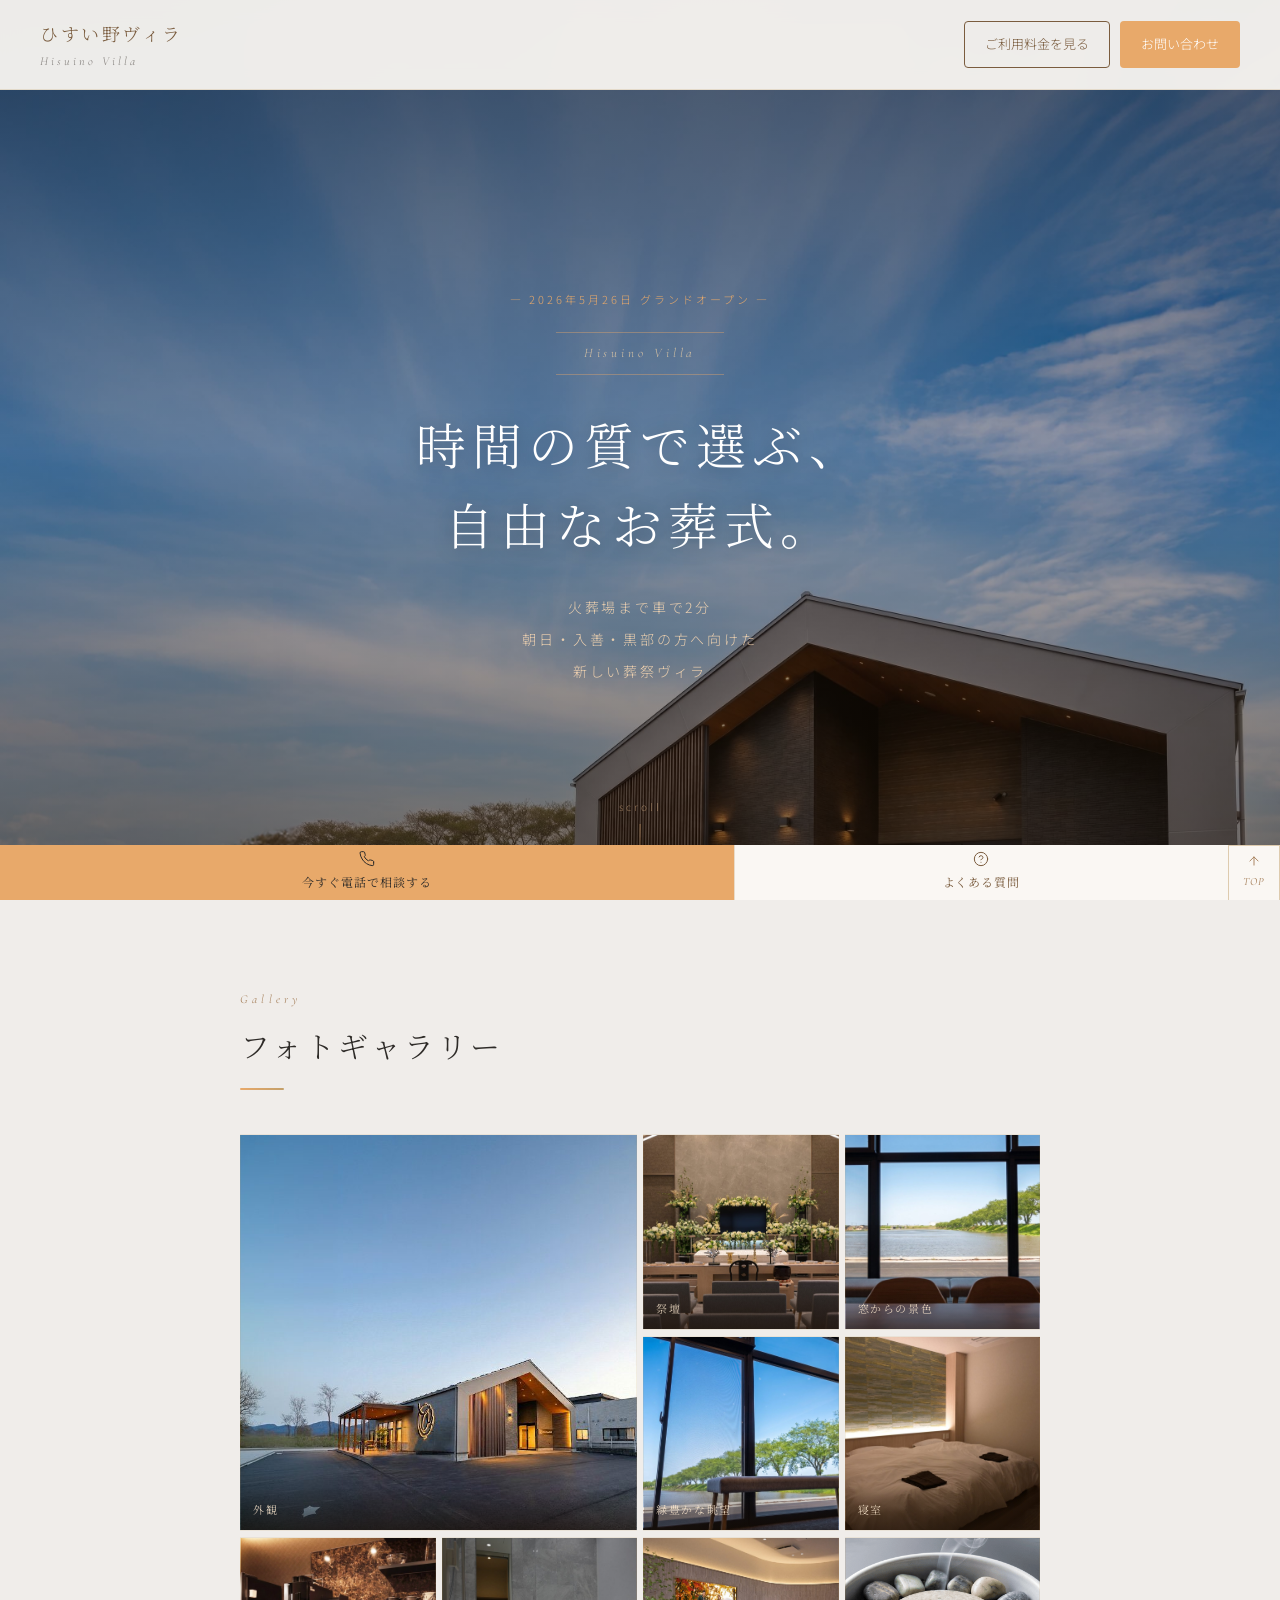
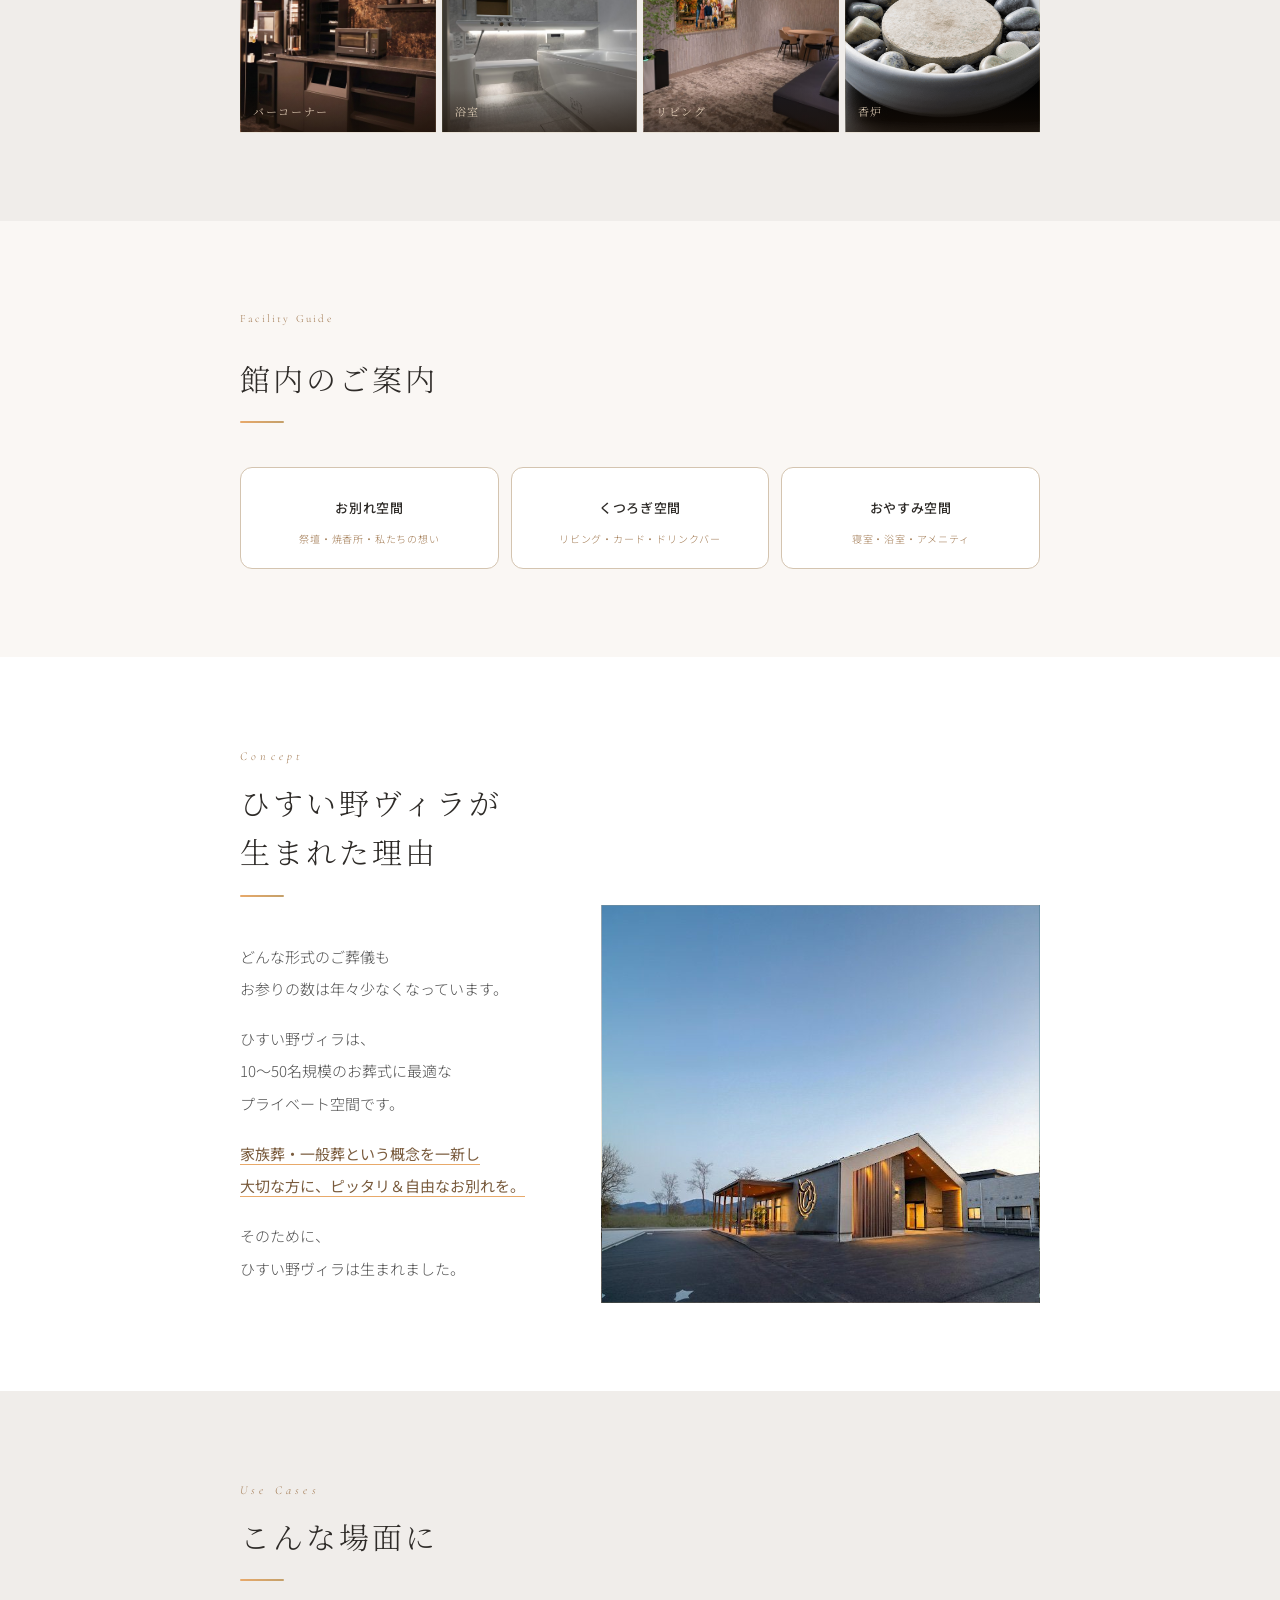
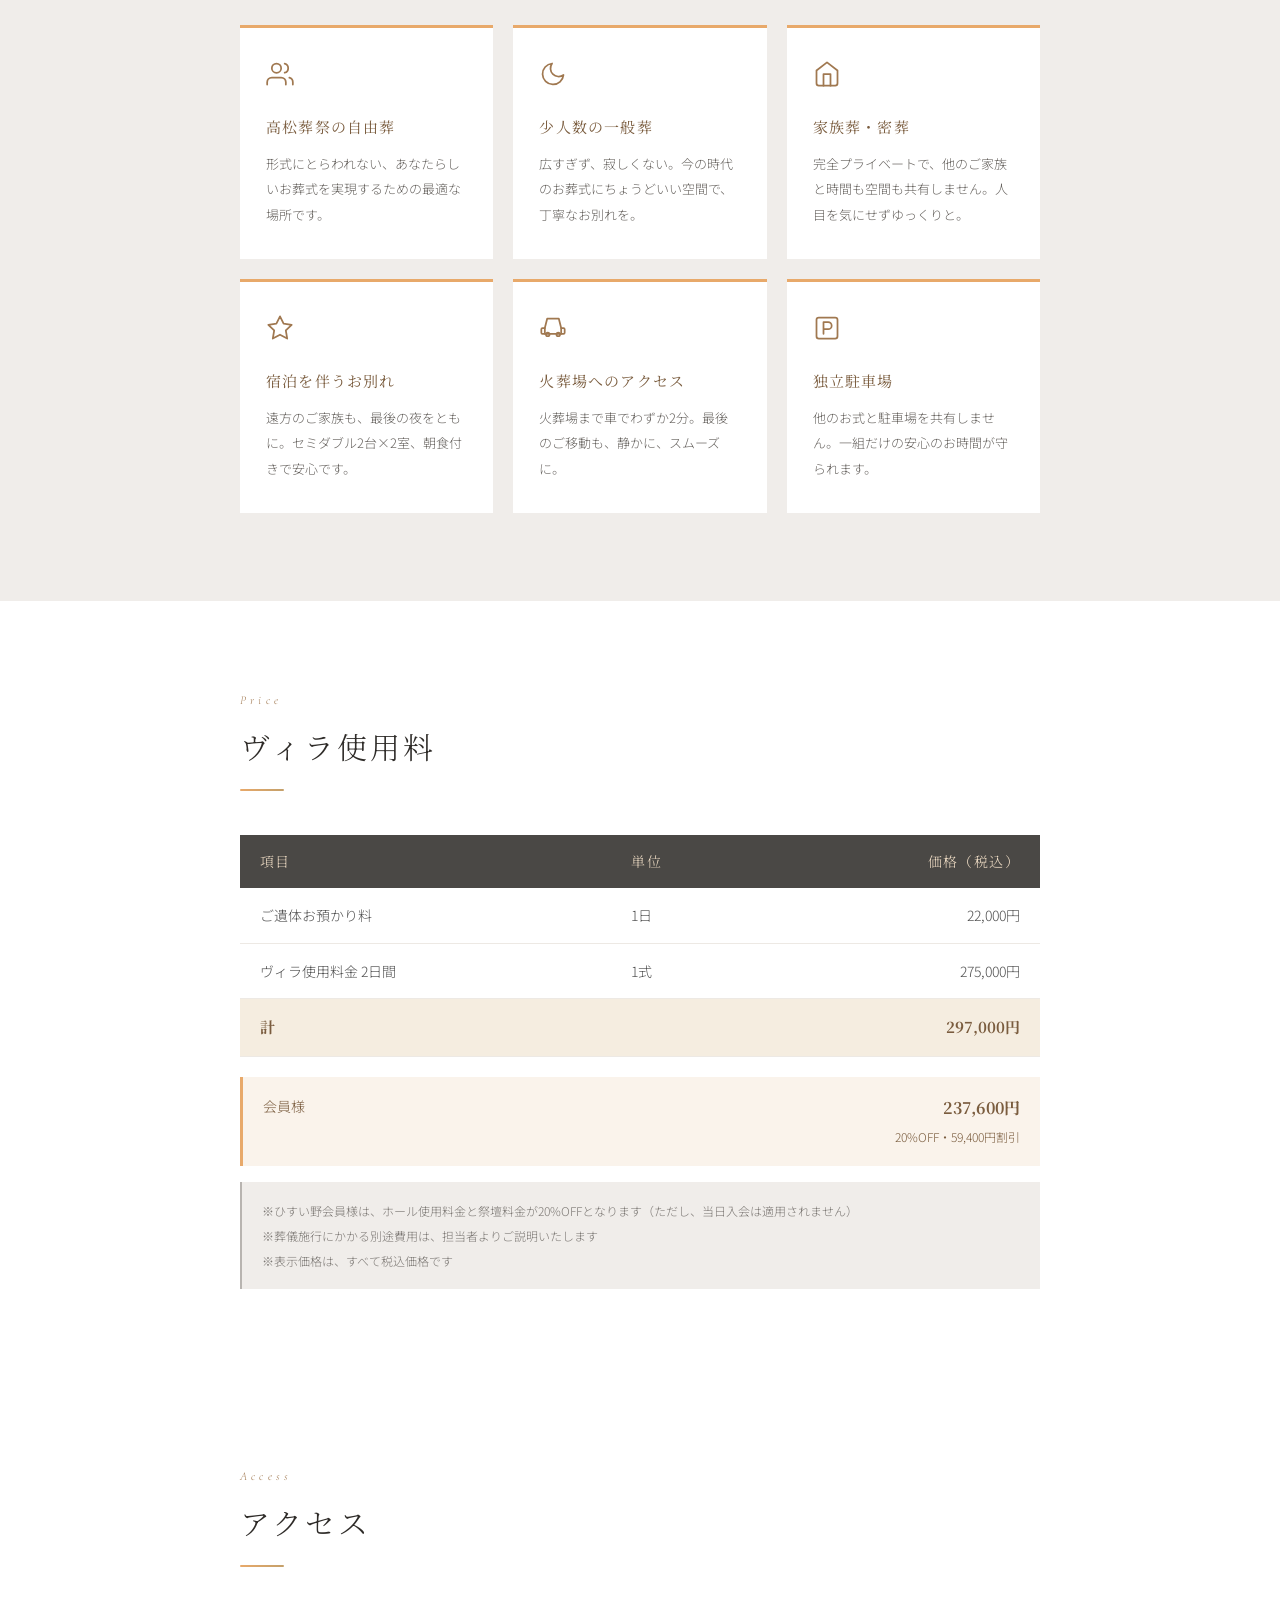
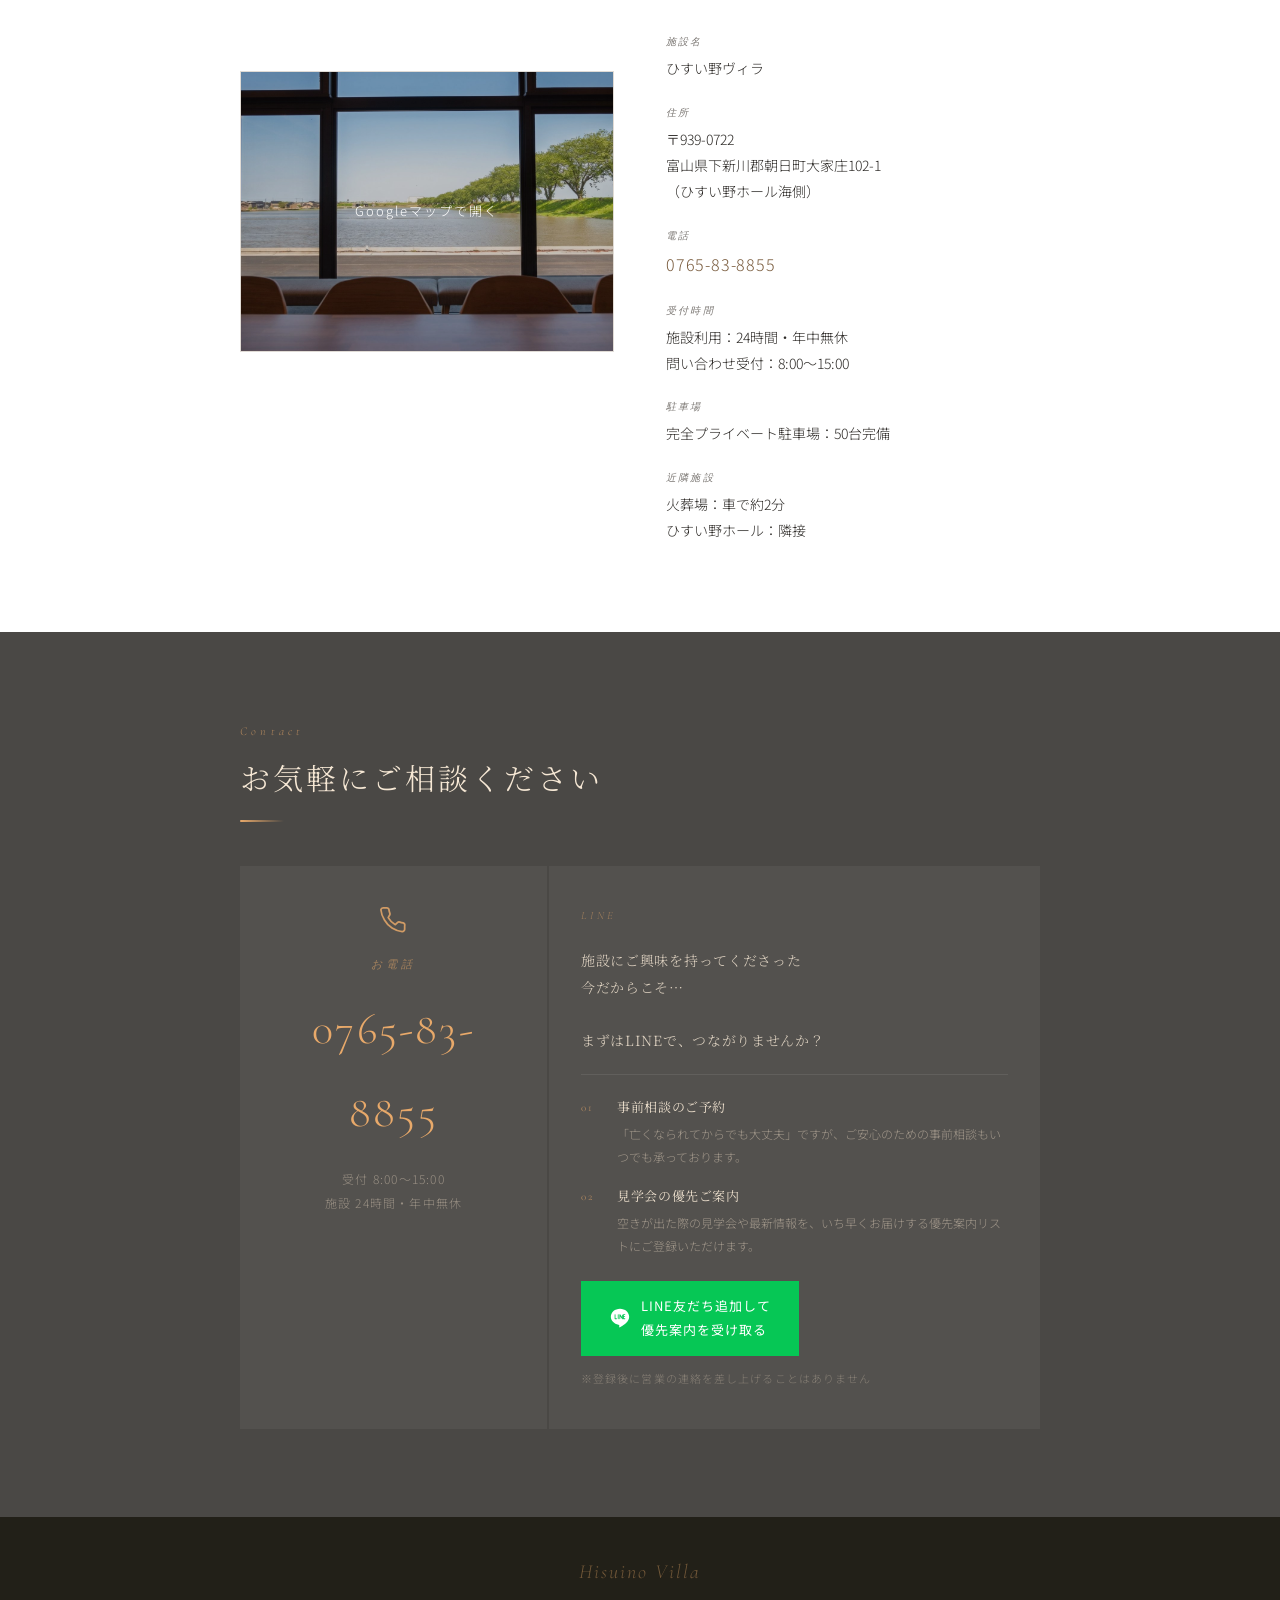
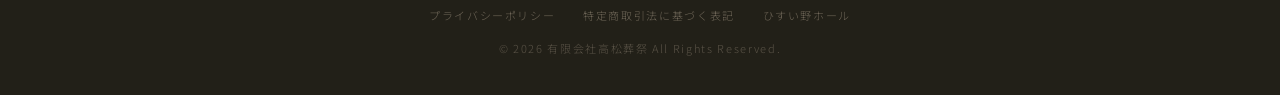
==== index.html @ cc091c00 "Update index.html" ====
<!DOCTYPE html>
<html lang="ja">
<head>

<!-- パフォーマンス最適化 -->
<link rel="preconnect" href="https://fonts.googleapis.com">
<link rel="preconnect" href="https://fonts.gstatic.com" crossorigin>

<!-- SEO -->
<meta name="description" content="ひすい野ヴィラは富山県朝日町の完全プライベート葬祭施設。火葬場まで車2分、宿泊可能。家族葬・自由葬・少人数葬に最適なプライベート空間です。">
<link rel="canonical" href="https://hisuino.jp/villa/">

<!-- SNSシェア用OGP -->
<meta property="og:type" content="website">
<meta property="og:title" content="ひすい野ヴィラ | 時間の質で選ぶ、自由なお葬式。">
<meta property="og:description" content="富山県朝日町の完全プライベート葬祭空間。火葬場まで車2分、宿泊可能。">
<meta property="og:url" content="https://hisuino.jp/villa/">
<meta property="og:image" content="https://hisuino.jp/villa/ogp.jpg">
<meta property="og:site_name" content="ひすい野ヴィラ">
<meta name="twitter:card" content="summary_large_image">
<meta charset="UTF-8">
<meta name="viewport" content="width=device-width, initial-scale=1.0">
<title>ひすい野ヴィラ | 時間の質で選ぶ、自由なお葬式。</title>
<link href="https://fonts.googleapis.com/css2?family=Noto+Serif+JP:wght@300;400;600&family=Noto+Sans+JP:wght@300;400&family=Cormorant+Garamond:ital,wght@0,300;0,400;1,300&display=swap" rel="stylesheet">

<style>
  :root {
    --wood-dark:   #7a5c3e;
    --wood-mid:    #a07850;
    --wood-light:  #c4a06a;
    --orange-warm: #e8a96a;
    --orange-pale: #f5e6d3;
    --orange-faint:#faf3eb;
    --gray-dark:   #4a4845;
    --gray-mid:    #7c7874;
    --gray-light:  #b8b4b0;
    --gray-faint:  #f0edea;
    --cream:       #faf7f3;
    --white:       #ffffff;
    --charcoal:    #2e2b28;
  }
  *{ margin:0; padding:0; box-sizing:border-box; }
  body{ font-family:'Noto Sans JP',sans-serif; background:var(--cream); color:var(--charcoal); font-weight:300; line-height:1.9; }

  /* HEADER */
  header{ position:fixed; top:0; left:0; right:0; z-index:100; display:flex; justify-content:space-between; align-items:center; padding:16px 40px; background:rgba(250,247,243,0.94); backdrop-filter:blur(10px); border-bottom:1px solid rgba(196,160,106,0.25); }
  .header-logo{ font-family:'Noto Serif JP',serif; font-size:18px; letter-spacing:0.14em; color:var(--wood-dark); }
  .header-logo span{ display:block; font-size:12px; letter-spacing:0.25em; color:var(--gray-mid); font-family:'Cormorant Garamond',serif; font-style:italic; }
  /* ヘッダーボタン */
.header-buttons{display:flex;align-items:center;gap:10px;}

.btn-header-outline{
  display:inline-block; padding:10px 20px; font-size:13px;
  color:var(--wood-dark); background:transparent;
  border:1.5px solid var(--wood-dark); border-radius:4px;
  text-decoration:none; white-space:nowrap; transition:background 0.25s;
}
.btn-header-outline:hover{background:var(--orange-faint);}

.btn-header-primary{
  display:inline-block; padding:10px 20px; font-size:13px;
  color:var(--white); background:var(--orange-warm);
  border:1.5px solid transparent; border-radius:4px;
  text-decoration:none; white-space:nowrap; transition:background 0.25s;
}
.btn-header-primary:hover{background:var(--wood-mid);}

.btn-full{display:inline;}
.btn-short{display:none;}

@media(max-width:480px){
  .btn-full{display:none;}
  .btn-short{display:inline;}
  .btn-header-outline,.btn-header-primary{padding:8px 14px;font-size:11px;}
}

  /* FV */
  .fv{ height:100vh; min-height:620px; position:relative; display:flex; align-items:center; justify-content:center; overflow:hidden; }
  .fv-bg{ position:absolute; inset:0; background:url('image/blue-sky-hisuino-villa-exterior.jpg') center/cover no-repeat; }
  .fv-overlay{ position:absolute; inset:0; background:linear-gradient(to bottom,rgba(25,15,5,0.55) 0%,rgba(25,15,5,0.3) 50%,rgba(25,15,5,0.6) 100%); }
  .fv-content{ position:relative; text-align:center; color:var(--white); padding:0 24px; animation:fadeUp 1.2s ease both; margin-top:120px;}
  @keyframes fadeUp{ from{opacity:0;transform:translateY(28px)} to{opacity:1;transform:translateY(0)} }
  .fv-grand-open{ font-size:11px; letter-spacing:0.28em; color:var(--orange-warm); margin-bottom:22px; }
  .fv-label{ display:inline-block; font-family:'Cormorant Garamond',serif; font-style:italic; font-size:13px; letter-spacing:0.3em; color:rgba(255,220,170,0.75); margin-bottom:28px; border-top:1px solid rgba(232,169,106,0.4); border-bottom:1px solid rgba(232,169,106,0.4); padding:8px 28px; }
  .fv-title{ font-family:'Noto Serif JP',serif; font-size:clamp(28px,5vw,50px); font-weight:300; line-height:1.6; letter-spacing:0.12em; margin-bottom:28px; text-shadow:0 2px 20px rgba(0,0,0,0.3); }
  .fv-sub{ font-size:14px; letter-spacing:0.2em; color:rgba(255,220,180,0.85); line-height:2.3; margin-bottom:44px; }
  .fv-buttons{ display:flex; gap:16px; justify-content:center; flex-wrap:wrap; }
  .btn-primary{ background:var(--orange-warm); color:var(--charcoal); padding:14px 38px; font-size:13px; letter-spacing:0.15em; border:none; cursor:pointer; text-decoration:none; font-family:'Noto Sans JP',sans-serif; font-weight:400; transition:background 0.3s,transform 0.2s; display:inline-block; }
  .btn-primary:hover{ background:#f0b87a; transform:translateY(-1px); }
  .btn-outline{ background:transparent; color:var(--white); padding:14px 38px; font-size:13px; letter-spacing:0.15em; border:1px solid rgba(232,169,106,0.6); cursor:pointer; text-decoration:none; font-family:'Noto Sans JP',sans-serif; transition:all 0.3s; display:inline-block; }
  .btn-outline:hover{ background:rgba(232,169,106,0.15); border-color:var(--orange-warm); }
  .fv-scroll{ position:absolute; bottom:32px; left:50%; transform:translateX(-50%); color:rgba(255,210,160,0.5); font-size:10px; letter-spacing:0.28em; text-align:center; animation:scrollB 2.2s ease-in-out infinite; }
  .fv-scroll::after{ content:''; display:block; width:1px; height:44px; background:linear-gradient(to bottom,rgba(232,169,106,0.5),transparent); margin:8px auto 0; }
  @keyframes scrollB{ 0%,100%{transform:translateX(-50%) translateY(0)} 50%{transform:translateX(-50%) translateY(7px)} }

  /* SECTIONS */
  section{ padding:88px 24px; }
  .section-inner{ max-width:800px; margin:0 auto; }
  .section-label{ font-family:'Cormorant Garamond',serif; font-style:italic; font-size:12px; letter-spacing:0.35em; color:var(--wood-mid); margin-bottom:10px; display:block; }
  .section-title{ font-family:'Noto Serif JP',serif; font-size:clamp(20px,3.5vw,30px); font-weight:300; letter-spacing:0.1em; line-height:1.65; margin-bottom:8px; color:var(--charcoal); }
  .divider{ width:44px; height:2px; background:linear-gradient(to right,var(--orange-warm),var(--wood-light)); margin:18px 0 44px; border-radius:1px; }

  /* CONCEPT */
  .concept{ background:var(--white); }
  .concept-grid{ display:grid; grid-template-columns:1fr 1.4fr; gap:48px; align-items:center; }
  @media(max-width:700px){ 
  .concept-grid{ grid-template-columns:1fr; gap:36px; }
  .concept-text{ text-align:center; }
  .concept-text .divider{ margin:18px auto 44px; }
  .concept-img{ margin-top:0 !important; }
  .scenes .section-title,
  .scenes .section-label,
  .scenes .divider{ text-align:center; margin-left:auto; margin-right:auto; }
  .scenes .section-title{ color:var(--charcoal); font-size:clamp(24px,4vw,36px); }
  .price .section-title,
  .price .section-label,
  .price .divider{ text-align:center; margin-left:auto; margin-right:auto; } 
}
  .concept-text p{ font-size:15px; line-height:2.15; color:#505050; margin-bottom:18px; }
  .concept-text strong{ color:var(--wood-dark); font-weight:400; border-bottom:1px solid var(--orange-warm); }
  .concept-img{ align-self:stretch; min-height:380px;max-height:460px; margin-top:160px; background:url('[data-uri]') center/cover; border:1px solid rgba(196,160,106,0.2); }

  /* SCENES */
  .scenes{ background:var(--gray-faint); }
  .scenes-grid{ display:grid; grid-template-columns:repeat(3,1fr); gap:20px; }
  @media(max-width:700px){ .scenes-grid{ grid-template-columns:1fr; } }
  .scene-card{ background:var(--white); padding:32px 26px; border-top:3px solid var(--orange-warm); transition:transform 0.25s,box-shadow 0.25s; }
  .scene-card:hover{ transform:translateY(-4px); box-shadow:0 8px 32px rgba(122,92,62,0.1);  background:#f5ede4 !important; border-top-color:var(--orange-warm) !important; }
  .scene-icon{ margin-bottom:16px; color:var(--wood-mid); display:block; }
  .scene-card h3{ font-family:'Noto Serif JP',serif; font-size:15px; font-weight:400; letter-spacing:0.08em; margin-bottom:10px; color:var(--wood-dark); }
  .scene-card p{ font-size:13px; color:#686460; line-height:1.95; }

  /* FEATURES */
  .features{ background-color:#5a3e28; background-image:radial-gradient(ellipse at 70% 20%,rgba(232,169,106,0.25) 0%,transparent 55%),linear-gradient(150deg,#6b4a2e 0%,#4a3020 100%); }
  .features .section-label{ color:rgba(232,169,106,0.7); }
  .features .section-title{ color:rgba(255,240,220,0.95); }
  .features .divider{ background:linear-gradient(to right,var(--orange-warm),rgba(255,210,150,0.3)); }
  .features-grid{ display:grid; grid-template-columns:repeat(3,1fr); gap:3px; }
  @media(max-width:700px){ .features-grid{ grid-template-columns:repeat(2,1fr); } }
  .feature-item{ background:rgba(255,240,220,0.07); padding:30px 24px; text-align:center; color:rgba(255,235,210,0.9); transition:background 0.3s; }
  .feature-item:hover{ background:rgba(232,169,106,0.18); }
  .feature-icon{ margin-bottom:14px; display:flex; justify-content:center; opacity:0.85; }
  .feature-item h3{ font-family:'Noto Serif JP',serif; font-size:13px; font-weight:300; letter-spacing:0.12em; line-height:1.7; }

  /* PRICE */
  .price{ background:var(--white); }
  .price-table{ width:100%; border-collapse:collapse; font-size:14px; margin-bottom:20px; }
  .price-table th{ padding:13px 20px; text-align:left; font-weight:300; letter-spacing:0.1em; font-family:'Noto Serif JP',serif; background:var(--gray-dark); color:rgba(255,235,210,0.9); }
  .price-table td{ padding:14px 20px; border-bottom:1px solid #ede9e4; color:#505050; }
  .price-table tr:hover td{ background:var(--orange-faint); }
  .price-table .total td{ background:#f5ede0; font-family:'Noto Serif JP',serif; font-size:15px; color:var(--wood-dark); }
  .price-table .amount{ text-align:right; }
  .member-price{ background:var(--orange-faint); border-left:3px solid var(--orange-warm); padding:16px 20px; font-size:14px; color:var(--wood-dark); margin-bottom:16px; display:flex; justify-content:space-between; align-items:flex-start; }
  .member-price strong{ font-size:16px; font-family:'Noto Serif JP',serif; }
  .price-note{ font-size:12px; color:var(--gray-mid); line-height:2.1; background:var(--gray-faint); padding:16px 20px; border-left:2px solid var(--gray-light); }

  /* GALLERY */
  .gallery{ background:var(--gray-faint); }
  .gallery-grid{ display:grid; grid-template-columns:repeat(4,1fr); gap:6px; }
  @media(max-width:700px){ .gallery-grid{ grid-template-columns:repeat(2,1fr); } }
  .gallery-item{ aspect-ratio:1; background:center/cover no-repeat; position:relative; overflow:hidden; cursor:pointer; border:1px solid rgba(196,160,106,0.15); transition:opacity 0.3s; }
  .gallery-item:first-child{ grid-column:span 2; grid-row:span 2; aspect-ratio:auto; }
  .gallery-item:hover{ opacity:0.85; }
  .gallery-label{ position:absolute; bottom:0; left:0; right:0; background:linear-gradient(transparent,rgba(30,18,8,0.6)); padding:12px 12px 10px; color:rgba(255,235,210,0.9); font-size:11px; letter-spacing:0.15em; font-family:'Noto Serif JP',serif; }

  /* ACCESS */
  .access{ background:var(--white); }
  .access-grid{ display:grid; grid-template-columns:1fr 1fr; gap:52px; align-items:start; }
  @media(max-width:700px){ .access-grid{ grid-template-columns:1fr; } }
  .map-placeholder{ background:url('[data-uri]') center/cover; aspect-ratio:4/3; border:1px solid #e0dbd5; }
  .access-info dt{ font-size:10px; letter-spacing:0.22em; color:var(--gray-mid); margin-top:22px; margin-bottom:4px; font-family:'Cormorant Garamond',serif; font-style:italic; text-transform:uppercase; display:flex; align-items:center; gap:6px; }
  .access-info dt svg{ flex-shrink:0; }
  .access-info dd{ font-size:14px; color:var(--charcoal); line-height:1.85; }
  .tag-hall{ display:inline-block; background:var(--orange-warm); color:var(--charcoal); font-size:10px; padding:2px 12px; letter-spacing:0.1em; margin-top:8px; font-weight:400; }

  /* CONTACT */
  .contact{ background:var(--gray-dark); }
  .contact .section-label{ color:rgba(232,169,106,0.65); }
  .contact .section-title{ color:rgba(255,240,220,0.95); }
  .contact .divider{ background:linear-gradient(to right,var(--orange-warm),transparent); }

  .contact-tel-block{ background:rgba(232,169,106,0.12); border:1px solid rgba(232,169,106,0.25); padding:36px; text-align:center; margin-bottom:32px; }
  .contact-tel-block a{ font-family:'Cormorant Garamond',serif; font-size:clamp(36px,8vw,58px); color:var(--orange-warm); text-decoration:none; letter-spacing:0.06em; display:block; margin-bottom:8px; transition:color 0.2s; }
  .contact-tel-block a:hover{ color:#f0c88a; }
  .tel-label{ display:flex; align-items:center; justify-content:center; gap:8px; color:rgba(255,235,210,0.5); font-size:12px; letter-spacing:0.22em; margin-bottom:16px; }
  .contact-tel-block p{ font-size:12px; color:rgba(255,235,210,0.5); letter-spacing:0.22em; }
  .form-placeholder{ background:rgba(255,255,255,0.04); border:1px solid rgba(255,255,255,0.08); padding:48px; text-align:center; color:rgba(255,235,210,0.35); font-size:13px; letter-spacing:0.18em; line-height:2.2; display:flex; flex-direction:column; align-items:center; gap:12px; }

  /* FOOTER */
  footer{ background:#222018; padding:36px 24px; text-align:center; color:rgba(255,235,210,0.25); font-size:11px; letter-spacing:0.15em; }
  footer a{ color:rgba(255,235,210,0.35); text-decoration:none; margin:0 12px; transition:color 0.2s; }
  footer a:hover{ color:var(--orange-warm); }
  .footer-logo{ font-family:'Cormorant Garamond',serif; font-style:italic; font-size:20px; color:rgba(232,169,106,0.4); margin-bottom:14px; letter-spacing:0.1em; }

  /* MOBILE */
  .mobile-cta{ display:none; position:fixed; bottom:0; left:0; right:0; z-index:100; }
  .mobile-cta a{ text-decoration:none; font-size:12px; letter-spacing:0.08em; font-family:'Noto Serif JP',serif; font-weight:400; display:flex; flex-direction:column; align-items:center; justify-content:center; gap:4px; padding:6px 6px; }
  .mobile-cta a:first-child{ background:var(--orange-warm); color:var(--charcoal); flex:3; }
  .mobile-cta a:nth-child(2){ background:#faf7f3; color:#7a5c3e; border-left:0.5px solid rgba(196,160,106,0.3); flex:2; }
  .mobile-cta a:last-child{ background:#faf7f3; color:#a07850; border:0.5px solid rgba(196,160,106,0.5); border-bottom:none; font-family:'Cormorant Garamond',serif; font-style:italic; font-size:11px; flex:none; width:52px; }
  .mobile-cta{ display:flex; }
  
  @media(max-width:700px){
    .mobile-cta{ display:flex; flex-direction:row; }
    header{ padding:14px 20px; }
    section{ padding:60px 20px; }
    .fv-buttons{ flex-direction:column; align-items:center; }
  }

  /* ── CONTACT ── */
  .contact-lead { font-size:14px; color:rgba(255,235,210,0.6); line-height:2; letter-spacing:0.05em; margin-top:10px; }
  .contact-grid { display:grid; grid-template-columns:1fr 1.6fr; gap:2px; }
  @media(max-width:640px){ .contact-grid{ grid-template-columns:1fr; } }
  .contact-card { background:rgba(255,255,255,0.05); padding:40px 32px; display:flex; flex-direction:column; align-items:center; gap:12px; text-align:center; }
  .contact-card--line { align-items:flex-start; text-align:left; gap:20px; }
  .contact-card-icon { color:var(--orange-warm); opacity:0.85; }
  .contact-card-method { font-family:'Cormorant Garamond',serif; font-style:italic; font-size:11px; letter-spacing:0.35em; color:rgba(232,169,106,0.55); text-transform:uppercase; }
  .contact-card-tel { font-family:'Cormorant Garamond',serif; font-size:clamp(30px,5vw,44px); color:var(--orange-warm); text-decoration:none; letter-spacing:0.05em; transition:color 0.2s; }
  .contact-card-tel:hover { color:#f0c88a; }
  .contact-card-note { font-size:12px; color:rgba(255,235,210,0.4); letter-spacing:0.1em; line-height:2; }
  .contact-card-line-lead { font-family:'Noto Serif JP',serif; font-size:14px; font-weight:300; color:rgba(255,240,220,0.8); line-height:1.9; letter-spacing:0.05em; }
  .contact-benefits { display:flex; flex-direction:column; gap:16px; width:100%; border-top:1px solid rgba(255,255,255,0.08); padding-top:20px; }
  .contact-benefit { display:flex; gap:16px; align-items:flex-start; }
  .benefit-num { font-family:'Cormorant Garamond',serif; font-size:11px; letter-spacing:0.2em; color:var(--orange-warm); opacity:0.7; padding-top:3px; flex-shrink:0; width:20px; }
  .contact-benefit strong { display:block; font-family:'Noto Serif JP',serif; font-size:13px; font-weight:400; color:rgba(255,240,220,0.88); margin-bottom:4px; letter-spacing:0.05em; }
  .contact-benefit p { font-size:12px; color:rgba(255,235,210,0.45); line-height:1.85; margin:0; }
  .line-btn { display:inline-flex; align-items:center; gap:10px; background:#06C755; color:#fff; padding:13px 28px; font-size:13px; letter-spacing:0.08em; text-decoration:none; font-weight:400; transition:background 0.3s,transform 0.2s; margin-top:4px; }
  .line-btn:hover { background:#05b34c; transform:translateY(-2px); }
  .line-disclaimer { font-size:11px; color:rgba(255,235,210,0.3); letter-spacing:0.1em; margin-top:-8px; }

  header{ transition:padding 0.3s, box-shadow 0.3s; }
  header.scrolled{ padding:8px 40px !important; box-shadow:0 2px 20px rgba(0,0,0,0.08); }
  header.scrolled .header-logo{ font-size:13px; }
  header.scrolled .btn-header-outline,
  header.scrolled .btn-header-primary{ font-size:12px; padding:8px 16px; }
  @media(max-width:700px){ header.scrolled{ padding:6px 20px !important; } }

  /* ══════════════════════════════════════
     モバイル最適化（iPhone大文字設定対応）
  ══════════════════════════════════════ */
  @media(max-width:768px){

    /* ── ヘッダー ── */
    header{ padding:12px 16px !important; }
    .header-logo{ font-size:11px; }
    .btn-header-outline,.btn-header-primary{ font-size:11px !important; padding:8px 12px; }
    .header-logo span{ font-size:8px; }

    /* ── FV ── */
    .fv-title{ font-size:26px !important; letter-spacing:0.05em; line-height:1.5; }
    .fv-sub{ font-size:13px !important; letter-spacing:0.08em !important; line-height:2; }
    .fv-label{ font-size:12px; letter-spacing:0.15em; padding:6px 16px; }
    .fv-grand-open{ font-size:11px; letter-spacing:0.15em; }
    .btn-primary, .btn-outline{ padding:12px 24px; font-size:12px; }

    /* ── 本文・共通 ── */
    .section-title{ font-size:clamp(18px,5vw,24px) !important; letter-spacing:0.06em; }
    .section-label{ text-align:center; }
    .section-title{ text-align:center; }
    .divider{ margin-left:auto; margin-right:auto; }
    .concept-text p{ font-size:13px; line-height:1.85; text-align:center; }
    .concept-text{ text-align:center; }

    /* ── 料金表だけ除外 ── */
    .price .section-title{ text-align:center !important; }
    .price .section-label{ text-align:center !important; }
    .price .divider{ margin-left:auto !important; margin-right:auto !important; }
    
    /* ─ 料金表 ─ */
    .price-table{ font-size:11px; }
    .price-table th{ padding:10px 8px; }
    .price-table td{ padding:10px 8px; }

    /* ── シーンカード ── */
    .scenes-grid{ grid-template-columns:1fr !important; gap:12px; }
    .scene-card{ padding:24px 20px; }
    .scene-card p{ font-size:12px; line-height:1.8; }

    /* ── 設備グリッド ── */
    .features-grid{ grid-template-columns:repeat(2,1fr) !important; }
    .feature-item{ padding:20px 12px; }
    .feature-item h3{ font-size:12px; }

    /* — 会館使用料 中央揃え — */
    .price .section-title,
    .price .section-label,
    .price .section-title{ text-align:center; }
    .price .section-label{ text-align:center; }
    .price .divider{ text-align:center; margin-left:auto; margin-right:auto; }

    /* ── ギャラリー ── */
    .gallery-grid{ grid-template-columns:repeat(2,1fr) !important; }
    .gallery-item:first-child{
      grid-column: span 2 !important;
      grid-row: span 1 !important;
      aspect-ratio: 16/9 !important;
    }

    /* ── アクセス ── */
    .access-grid{ grid-template-columns:1fr !important; gap:28px; }
    .access-info dd{ font-size:13px; }
    /* — アクセス 中央揃え — */
    .access .section-title,
    .access .section-label,
    .access .divider{ text-align:center; margin-left:auto; margin-right:auto; }
    .access-grid{ text-align:center; }
    

    /* ── コンタクト ── */
    .contact-grid{ grid-template-columns:1fr !important; gap:2px; }
    .contact-card{ padding:28px 20px; }
    .contact-card-tel{ font-size:32px !important; }
    .contact-card-line-lead{ text-align:center !important; width:100%; display:block; }
    .contact-benefit strong{ font-size:12px; }
    .contact-benefit p{ font-size:11px; }
    .line-btn{ font-size:12px; padding:12px 20px; width:100%; justify-content:center; }

    /* ── モバイルCTA ── */
    .mobile-cta a{ font-size:13px; }

    /* ── section padding 縮小 ── */
    section{ padding:52px 16px !important; }
  }
  @media(max-width:700px){
  .gallery-nav-btn{ grid-column:span 3; }
}

.gallery-nav-btn{
  background: #fff;
  border: 0.5px solid #d4c4b0;
  border-radius: 12px;
  transition: transform 0.2s, box-shadow 0.2s, background 0.2s, border-color 0.2s;
}
.gallery-nav-btn:hover{
  transform: translateY(-4px) !important;
  box-shadow: 0 6px 16px rgba(160,120,80,0.15) !important;
  background: #f0e4d4 !important;
  border: 0.5px solid #c4a882 !important;
}
.gallery-nav-btn:active{
  transform: translateY(-1px);
}

  /* ライトボックス */
#lightbox {
  display: none;
  position: fixed;
  inset: 0;
  background: rgba(0,0,0,0.85);
  z-index: 9999;
  justify-content: center;
  align-items: center;
  cursor: pointer;
}
#lightbox.active {
  display: flex;
}
#lightbox-img {
  max-width: 90vw;
  max-height: 90vh;
  object-fit: contain;
  border-radius: 4px;
}
#lightbox-close {
  position: absolute;
  top: 20px;
  right: 28px;
  font-size: 28px;
  color: #fff;
  background: none;
  border: none;
  cursor: pointer;
}
</style>
<link rel="stylesheet" href="https://cdn.jsdelivr.net/npm/@tabler/icons-webfont@latest/tabler-icons.min.css">
</head>
<body>

<header>
  <div class="header-logo">
    ひすい野ヴィラ
    <span>Hisuino Villa</span>
  </div>
  <div class="header-buttons">
  <a href="#price" class="btn-header-outline">
    <span class="btn-full">ご利用料金を見る</span>
    <span class="btn-short">料金</span>
  </a>
  <a href="#contact" class="btn-header-primary">お問い合わせ</a>
</div>
</header>

<section class="fv">
  <div class="fv-bg"></div>
  <div class="fv-overlay"></div>
  <div class="fv-content">
    <div class="fv-grand-open">— 2026年5月26日 グランドオープン —</div>
    <span class="fv-label">Hisuino Villa</span>
    <h1 class="fv-title">時間の質で選ぶ、<br>自由なお葬式。</h1>
    <p class="fv-sub">火葬場まで車で2分<br>朝日・入善・黒部の方へ向けた<br>新しい葬祭ヴィラ</p>
  </div>
  <div class="fv-scroll">scroll</div>
</section>


<section class="gallery" id="gallery">
  <div class="section-inner">
    <span class="section-label">Gallery</span>
    <h2 class="section-title">フォトギャラリー</h2>
    <div class="divider"></div>
    <div class="gallery-grid">
      <div class="gallery-item" style="background-image:url('[data-uri]')"><div class="gallery-label">外観</div></div>
      <div class="gallery-item" style="background-image:url('[data-uri]')"><div class="gallery-label">祭壇</div></div>
      <div class="gallery-item" style="background-image:url('[data-uri]')"><div class="gallery-label">窓からの景色</div></div>
      <div class="gallery-item" style="background-image:url('[data-uri]')"><div class="gallery-label">緑豊かな眺望</div></div>
      <div class="gallery-item" style="background-image:url('[data-uri]')"><div class="gallery-label">寝室</div></div>
      <div class="gallery-item" style="background-image:url('[data-uri]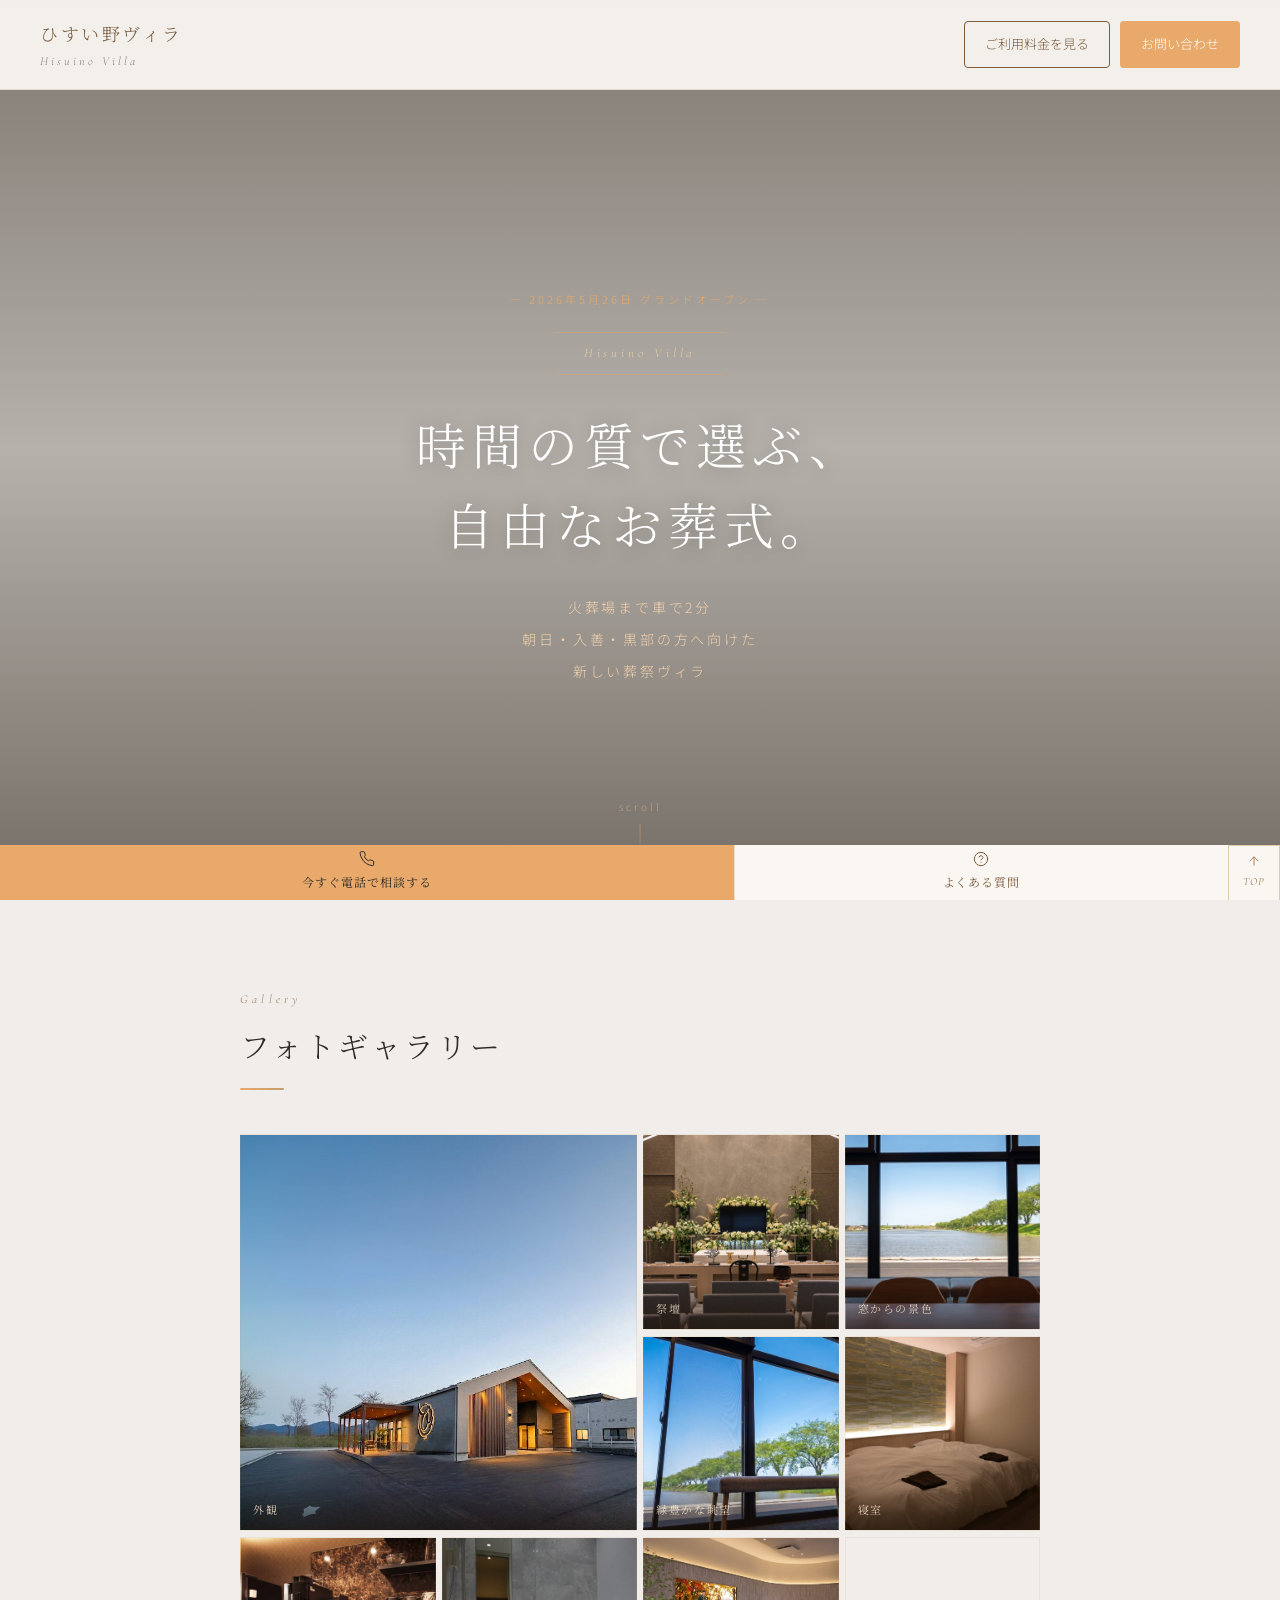
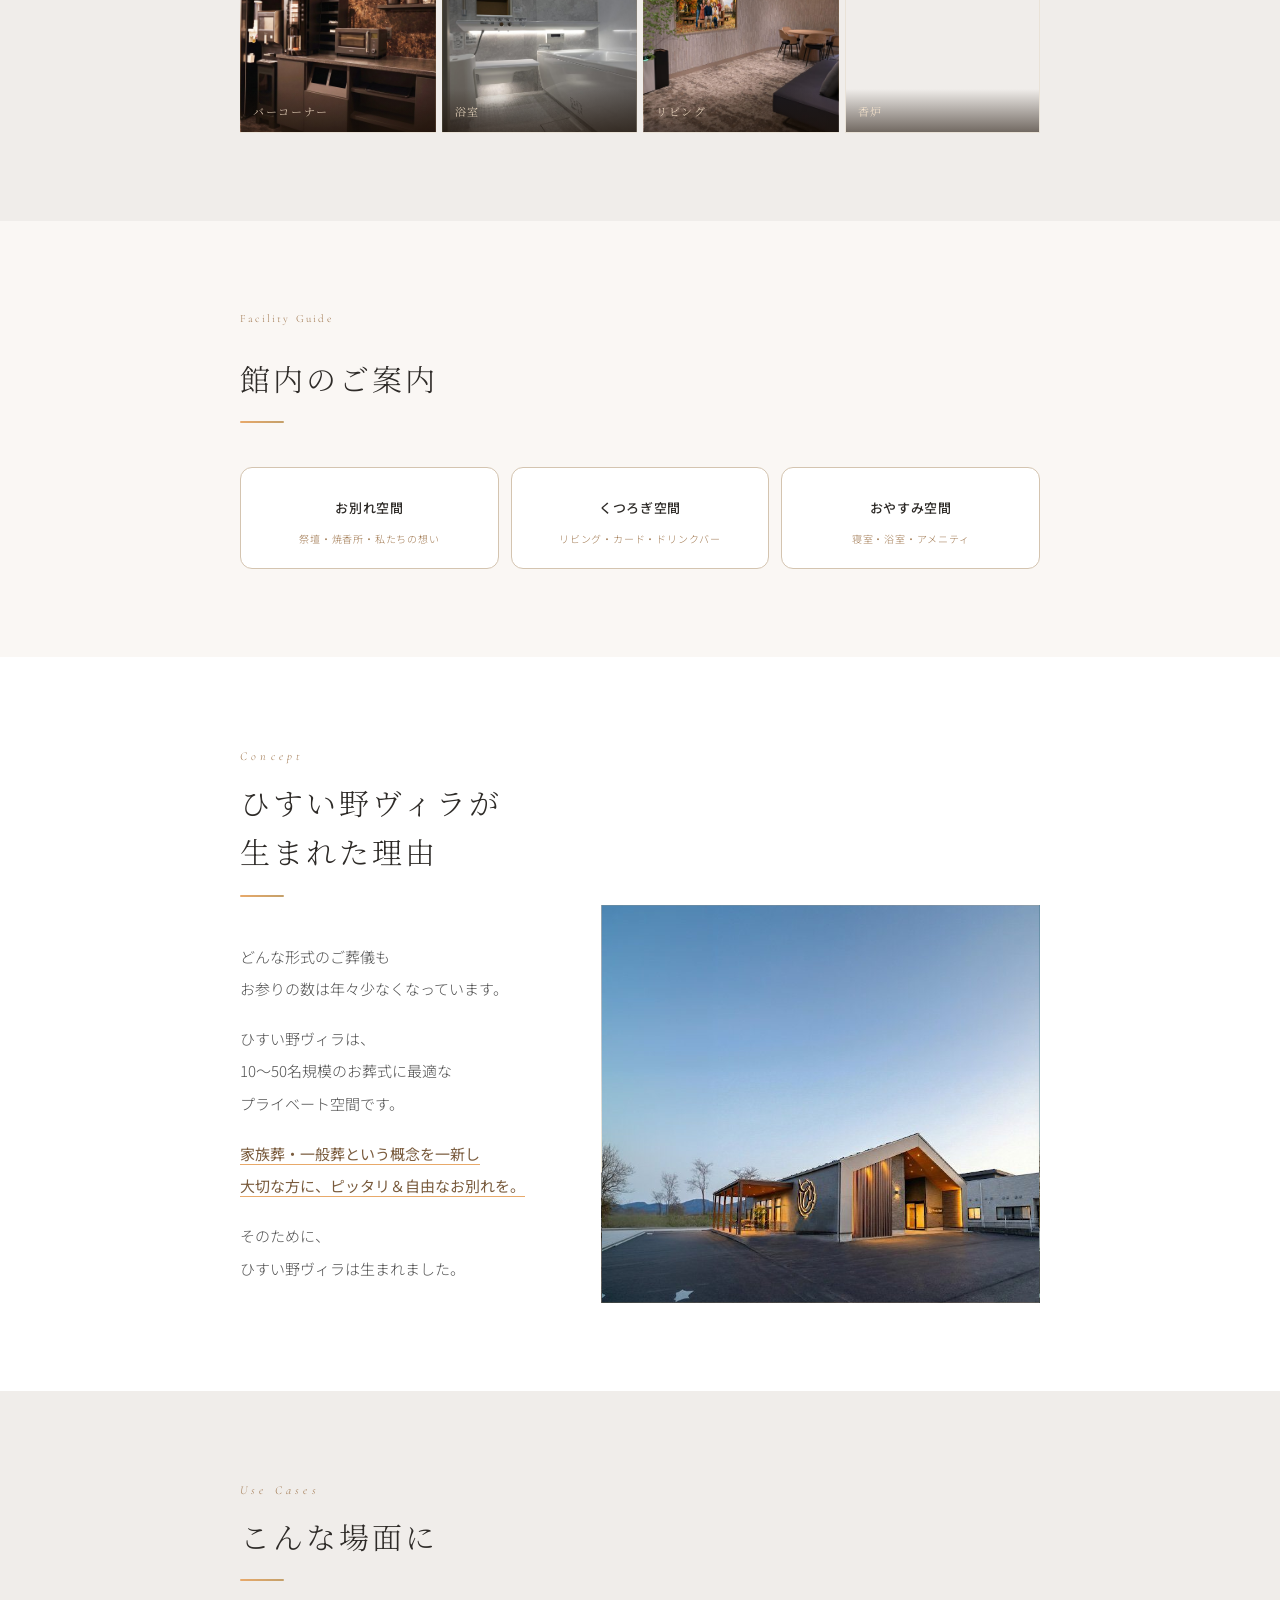
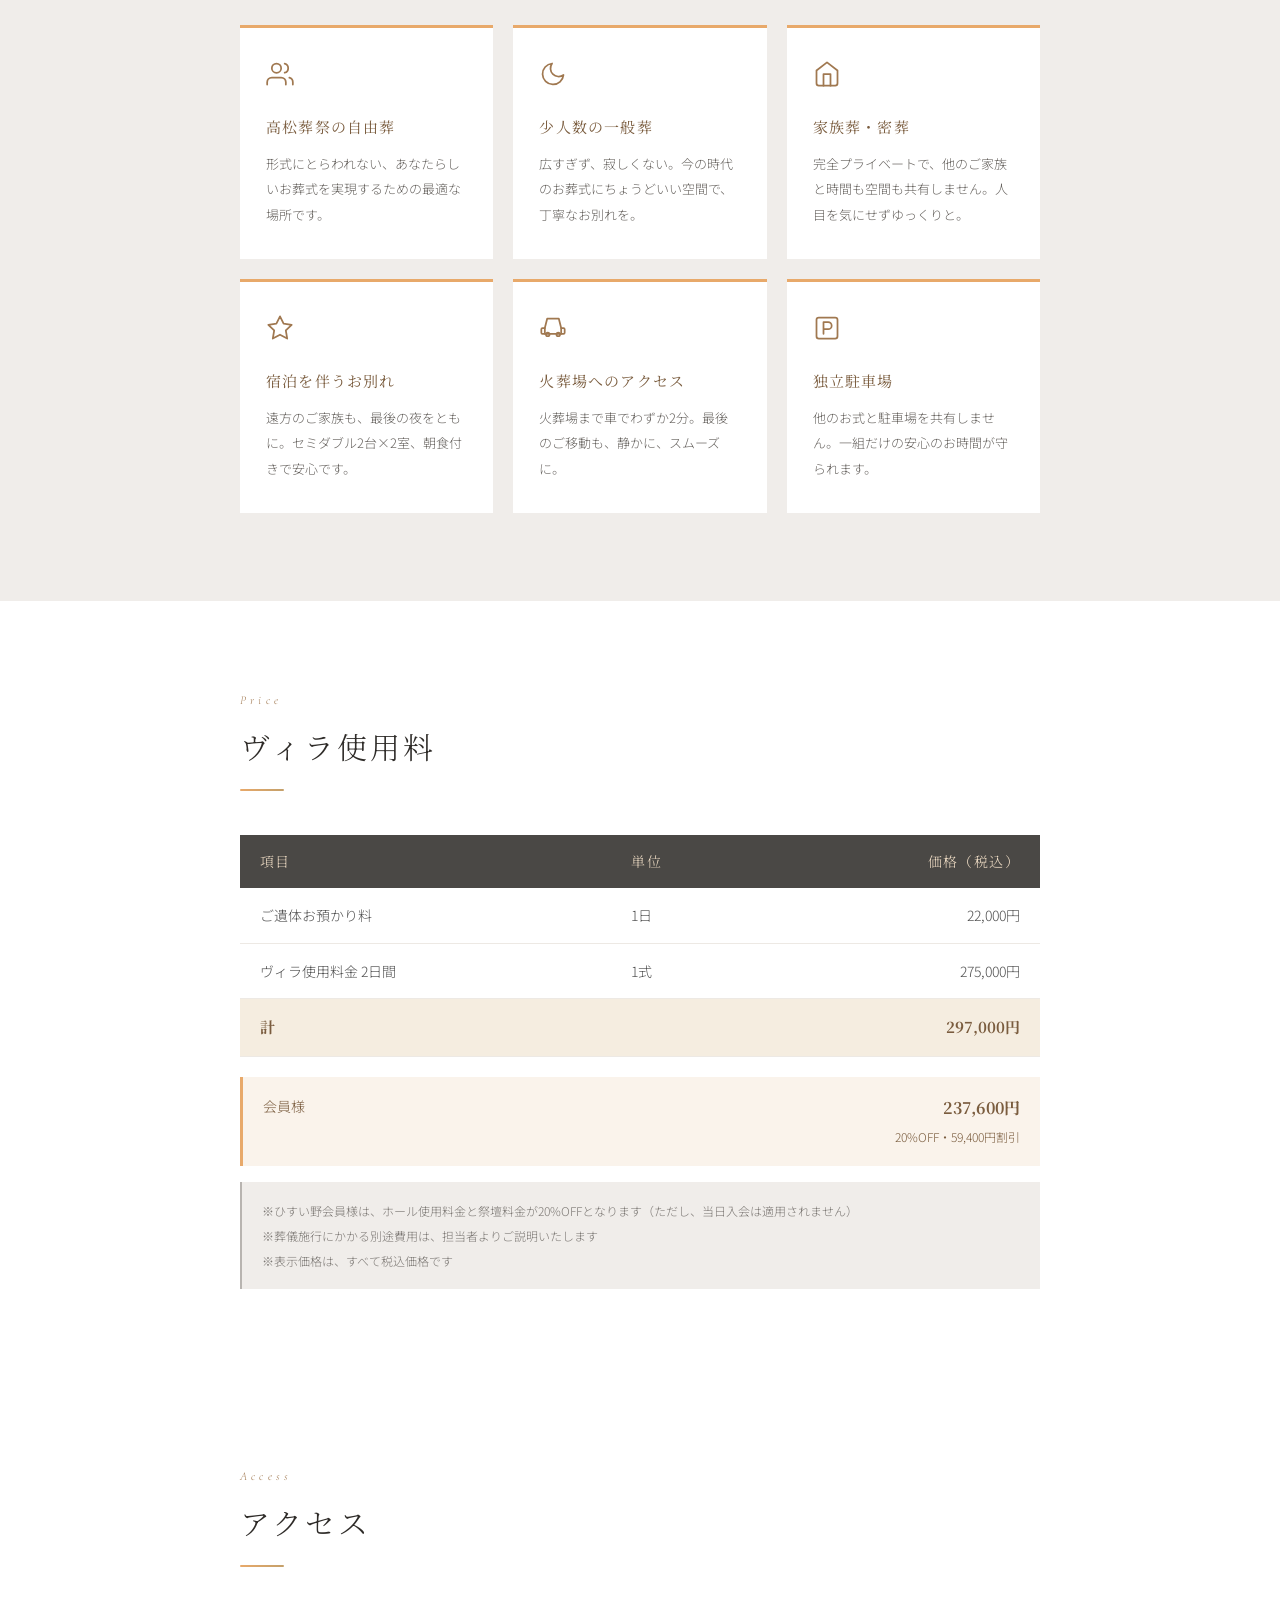
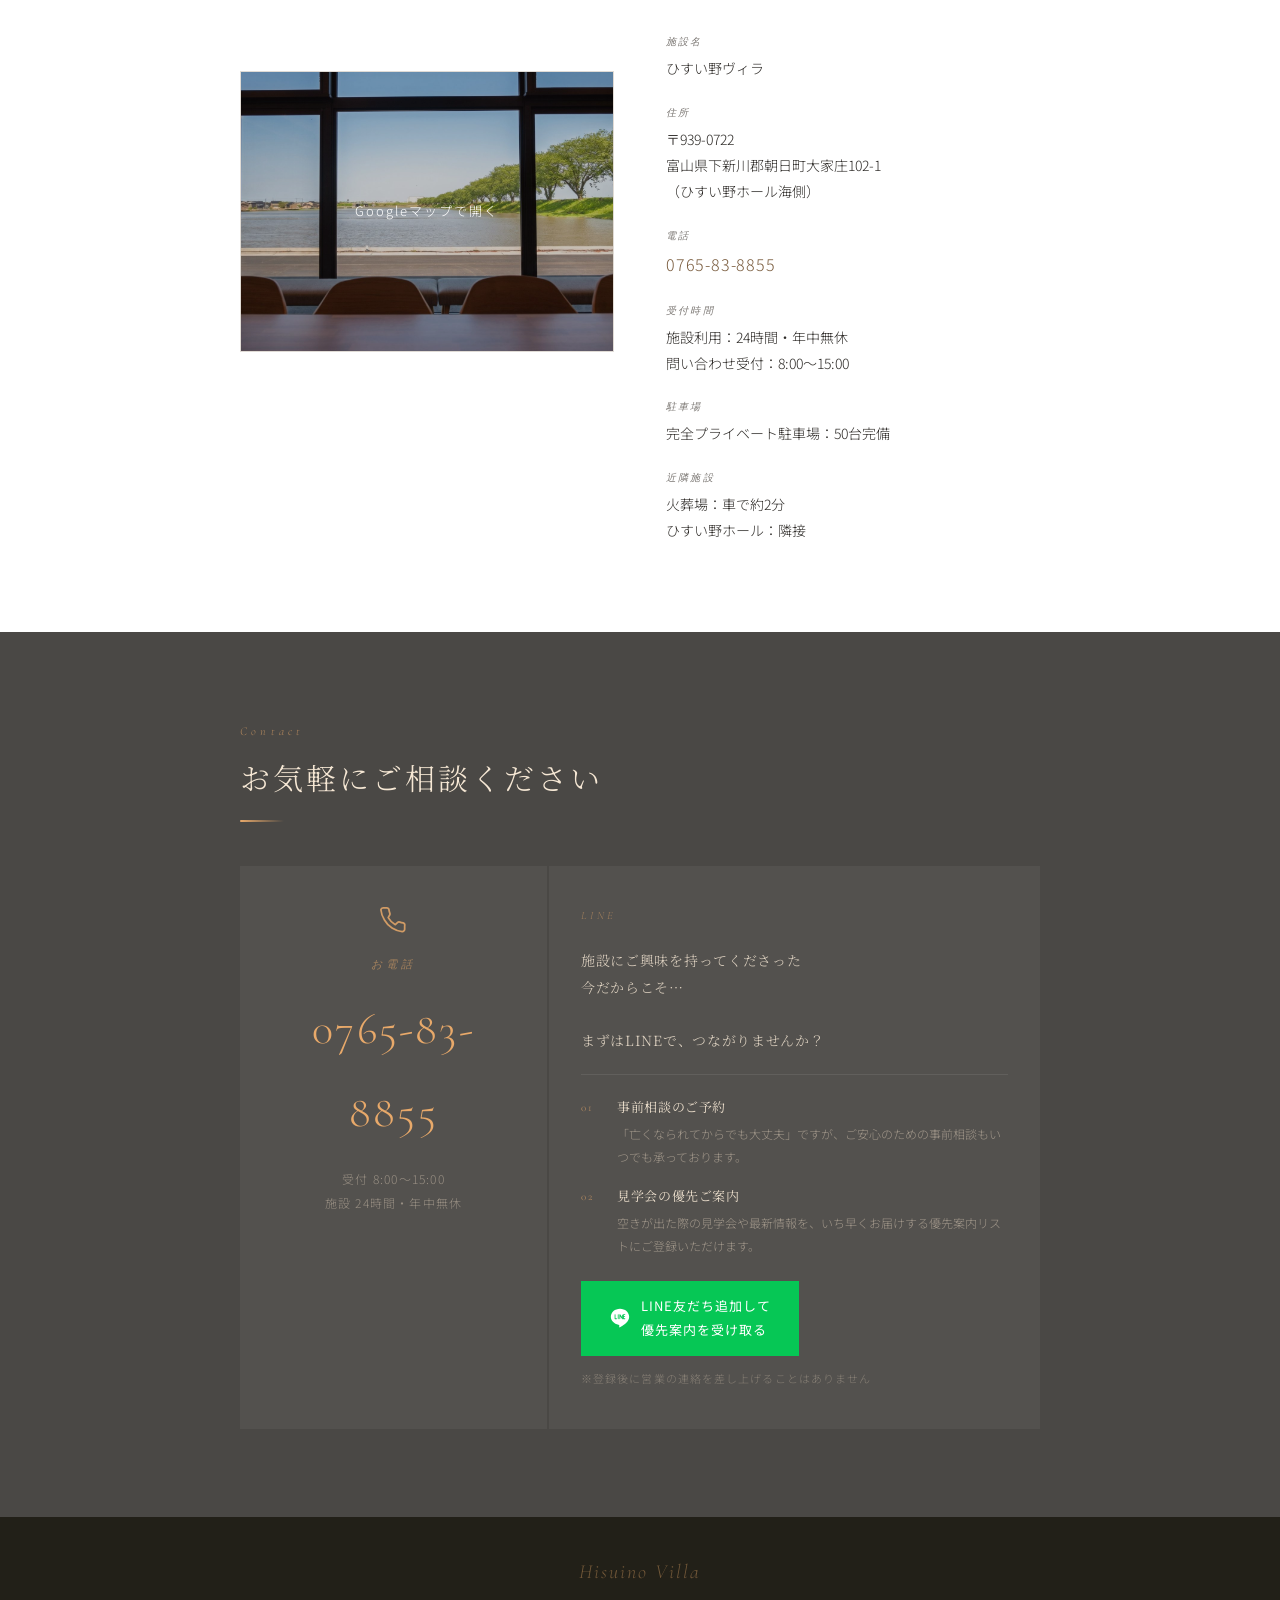
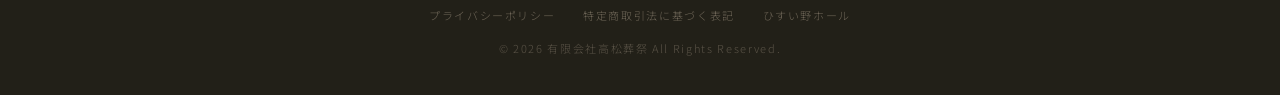
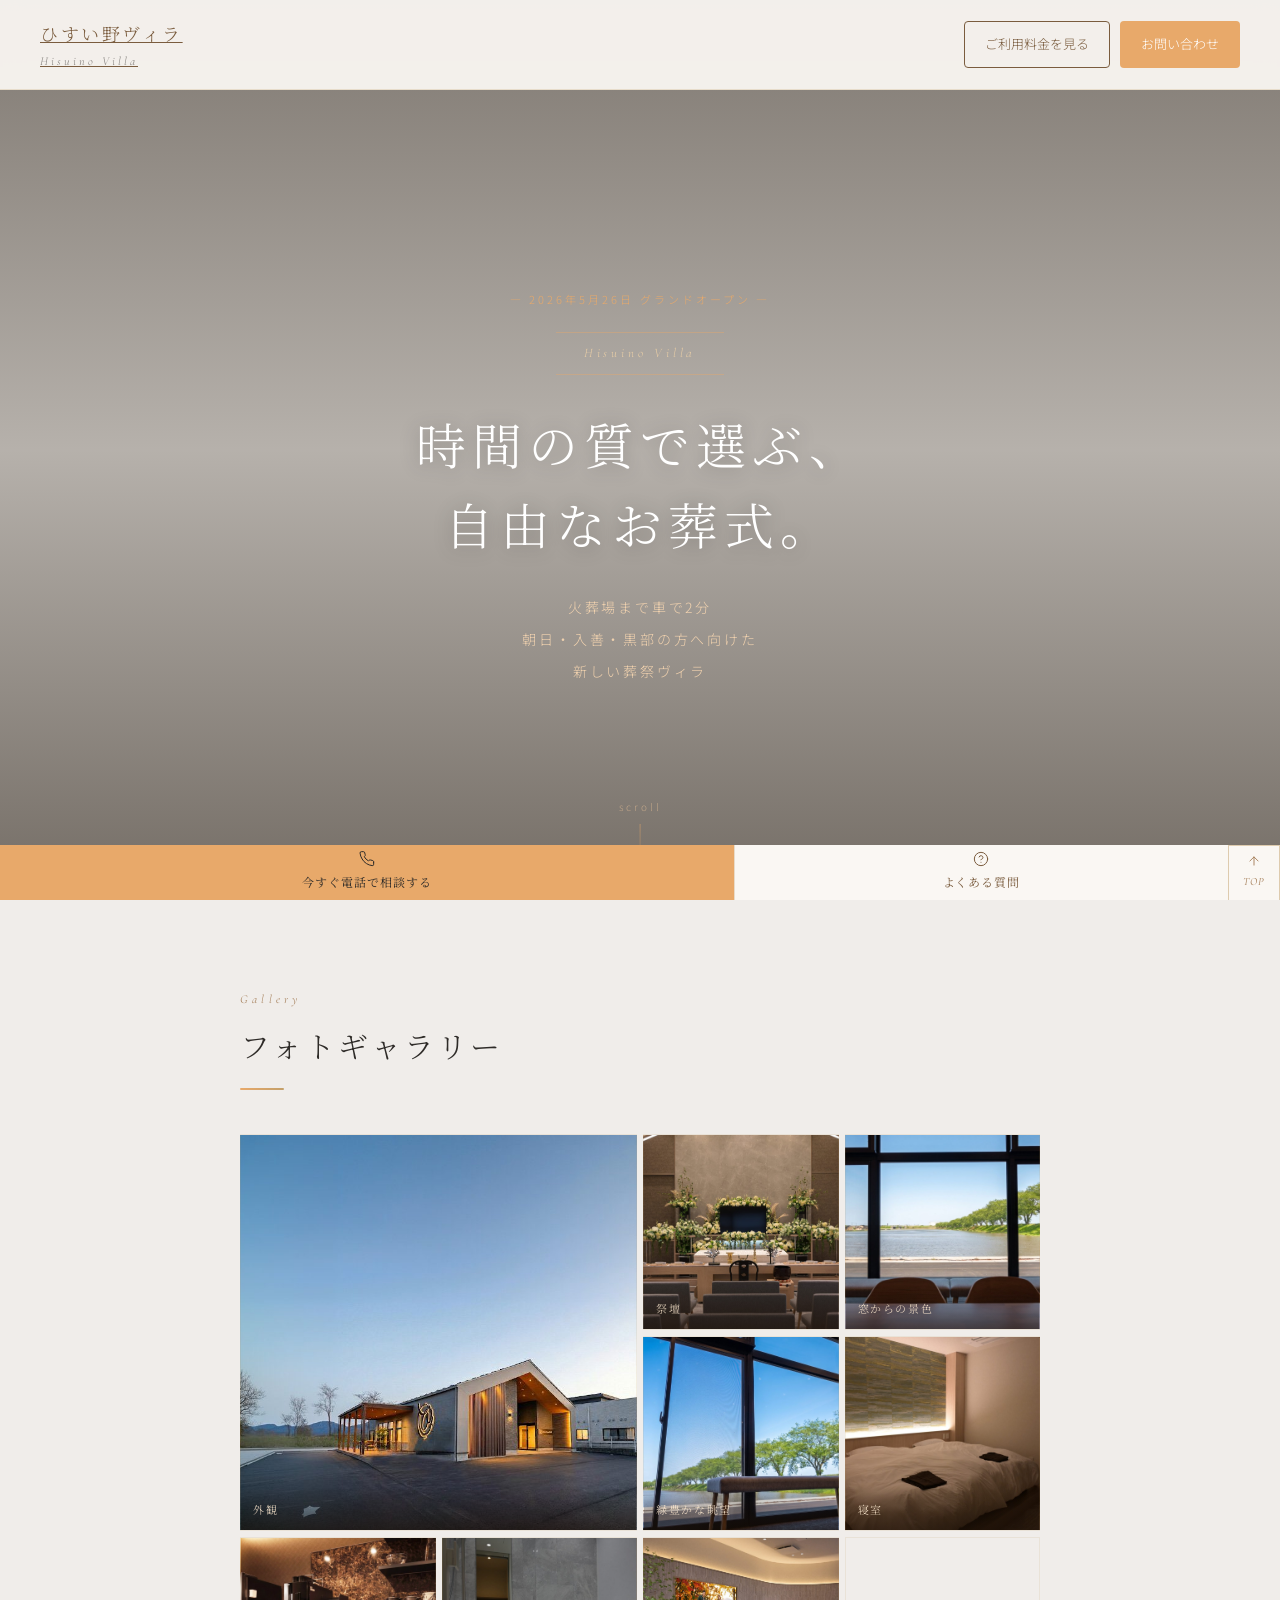
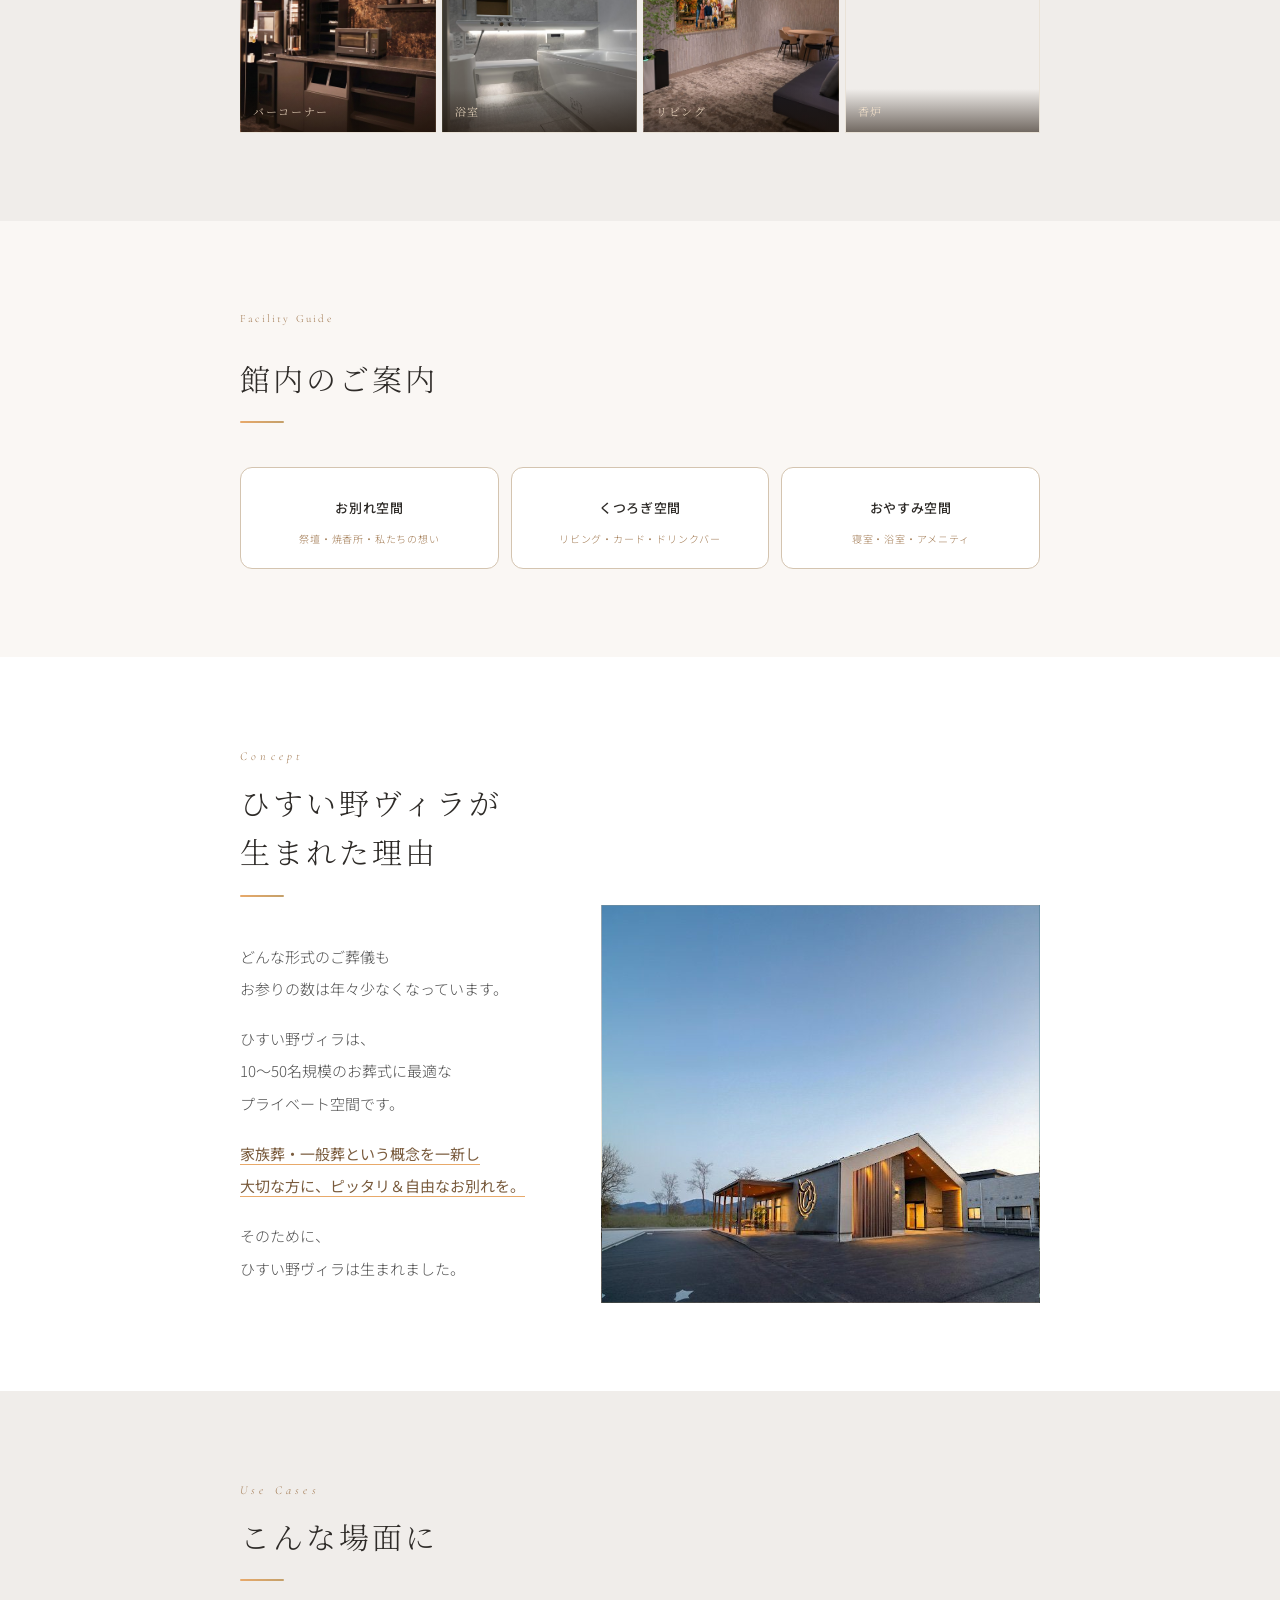
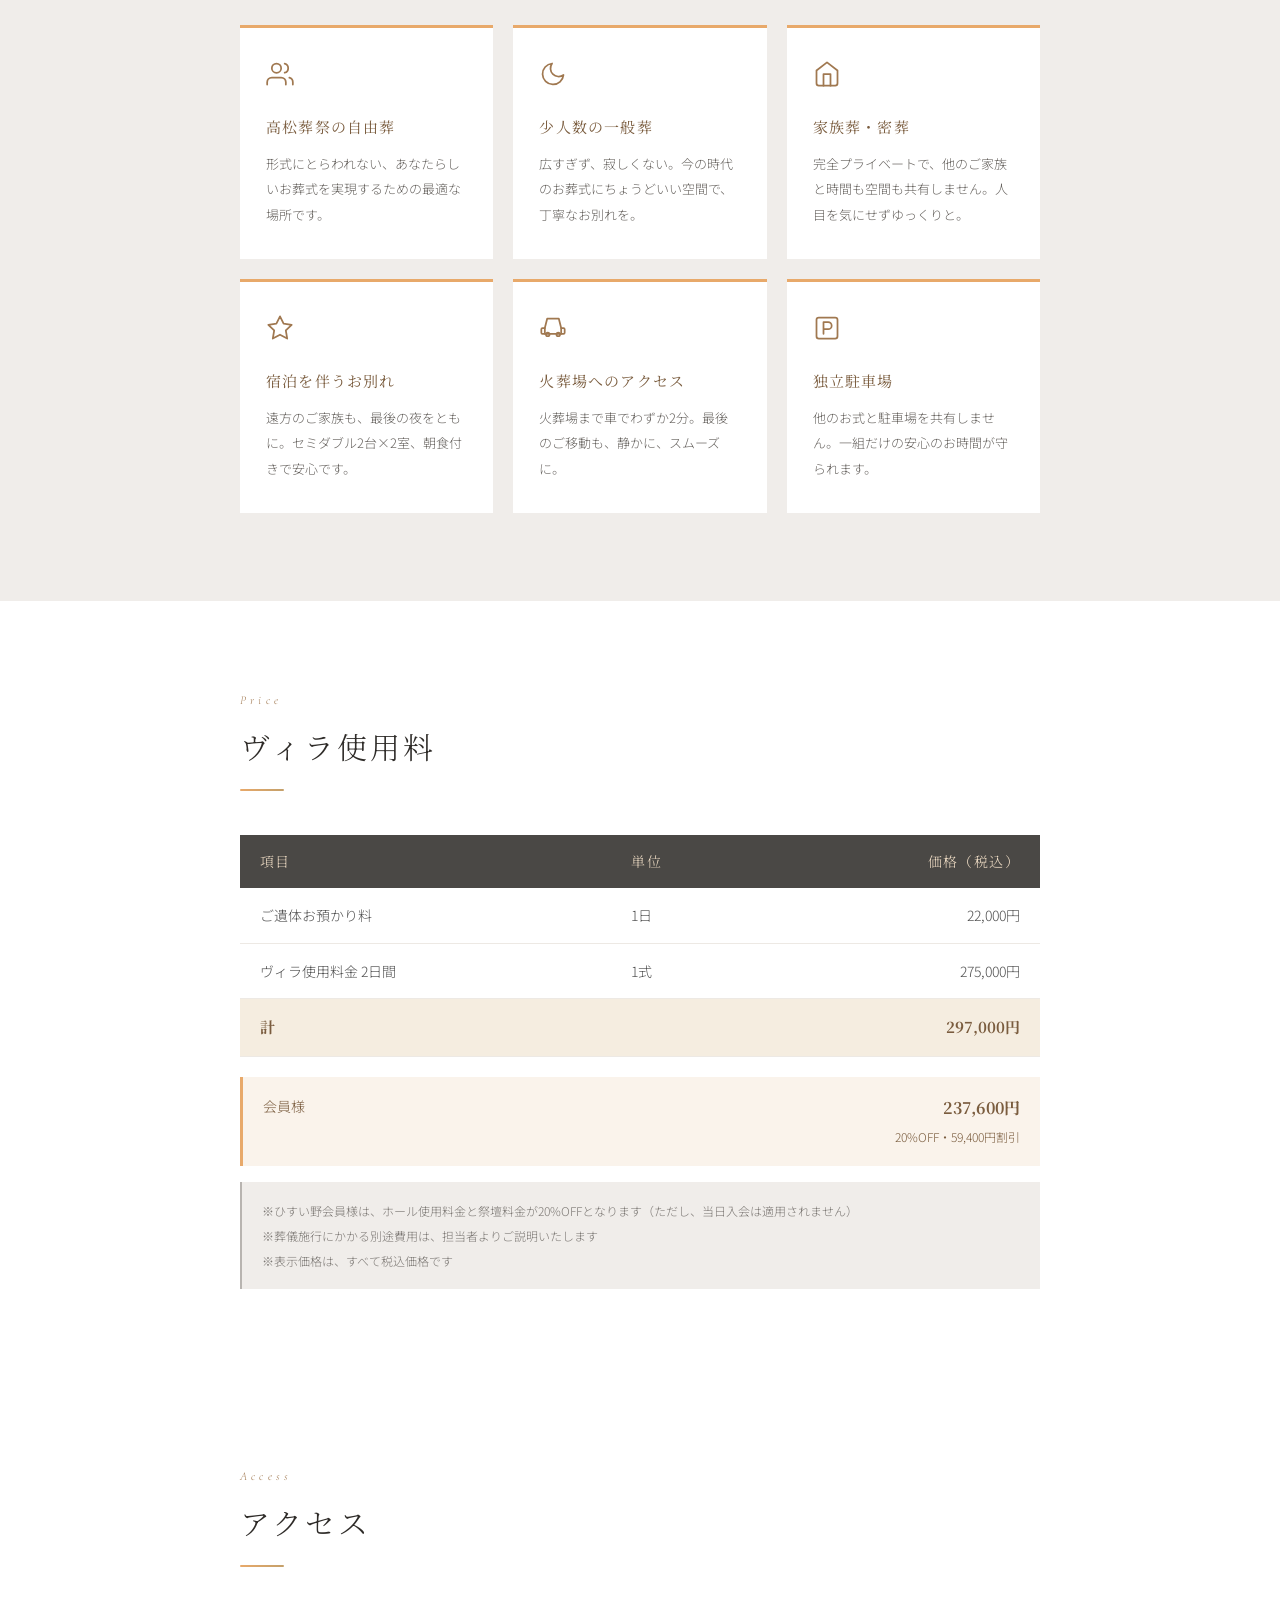
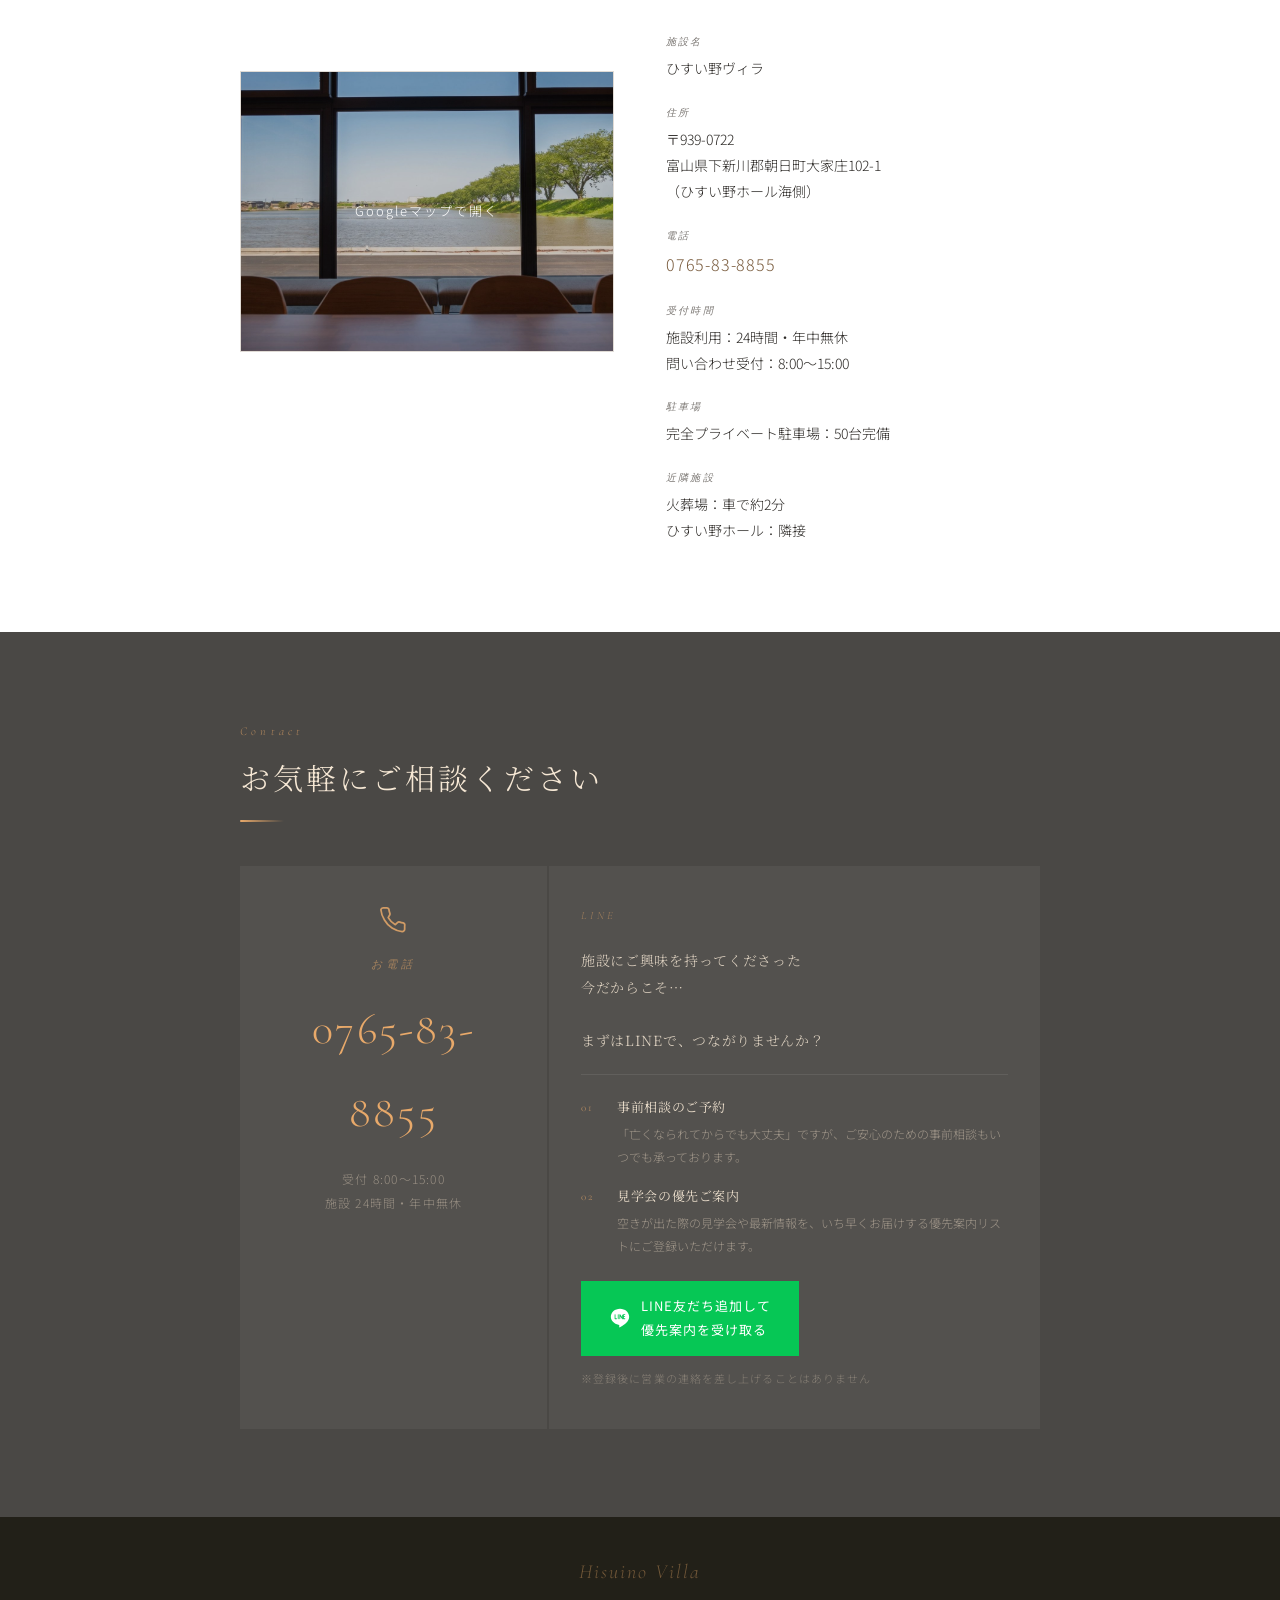
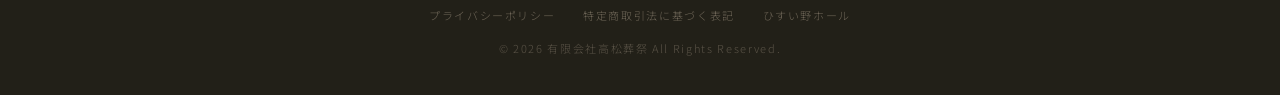
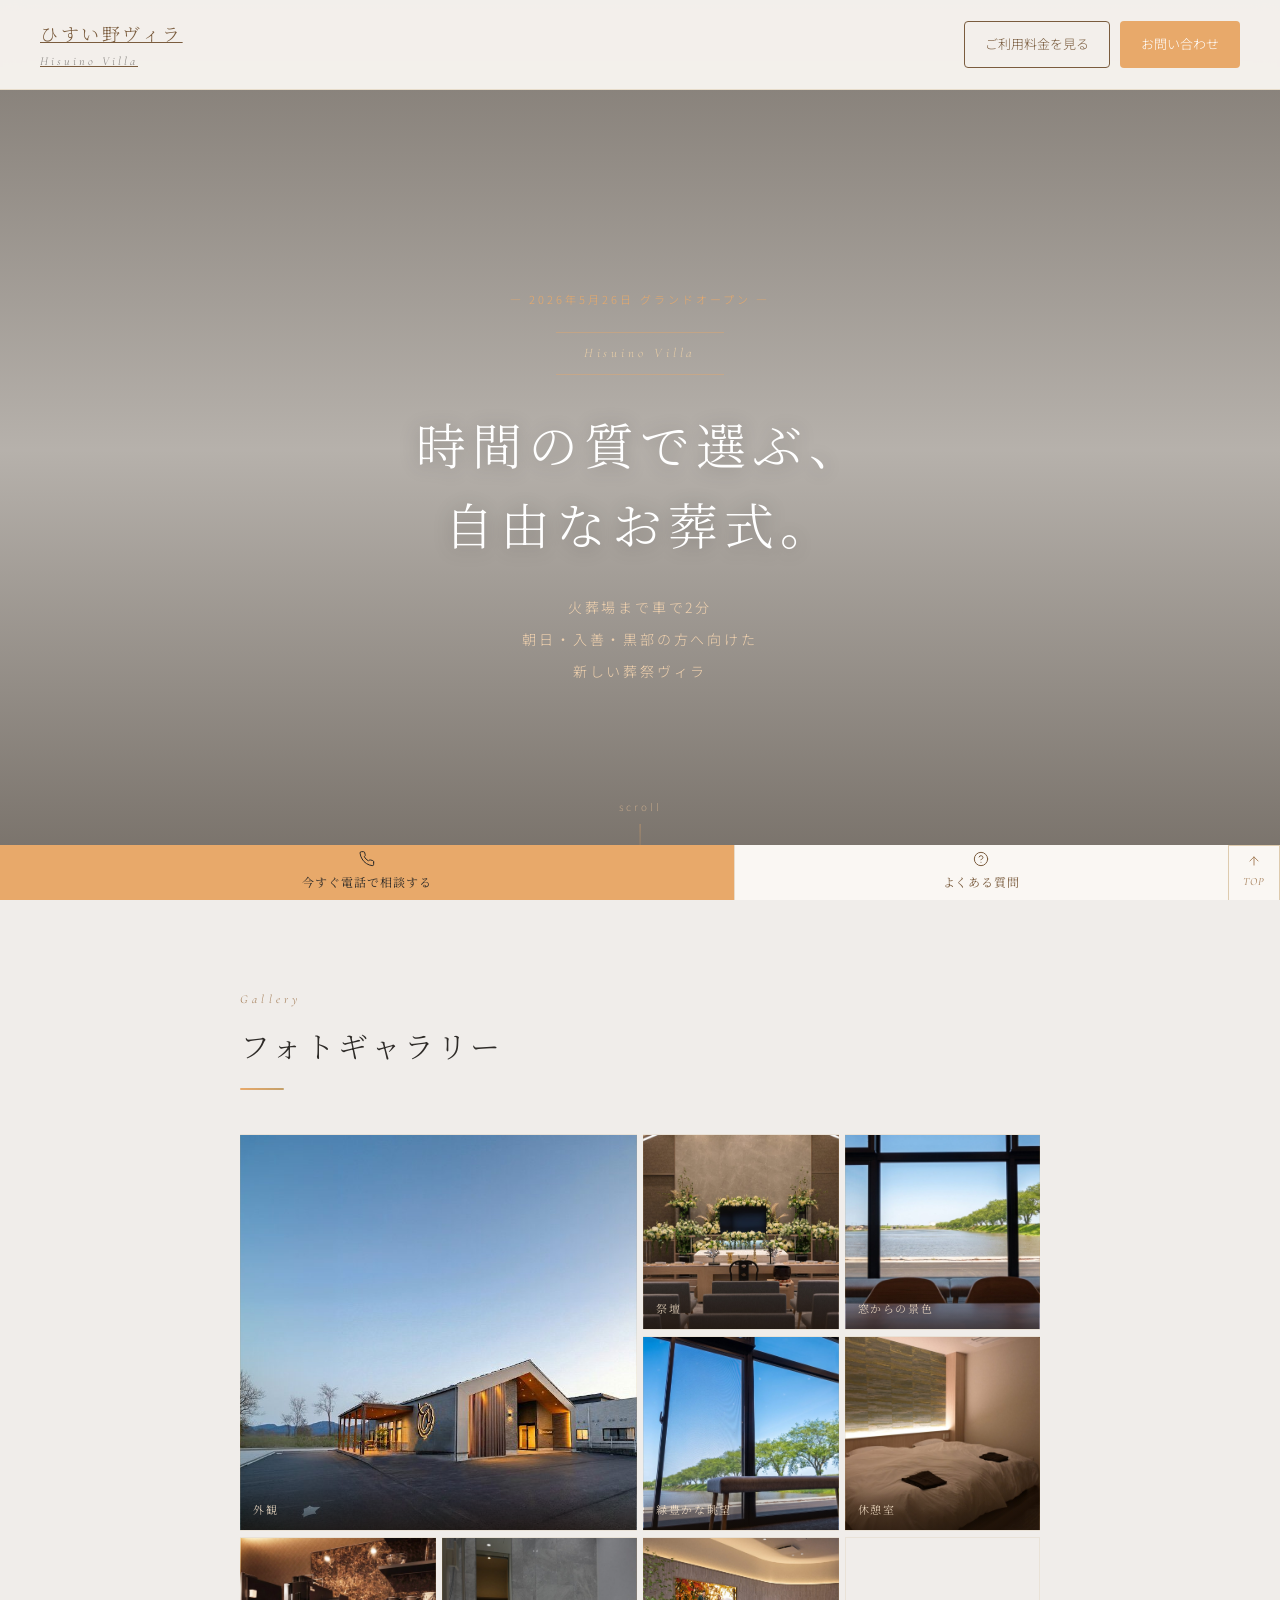
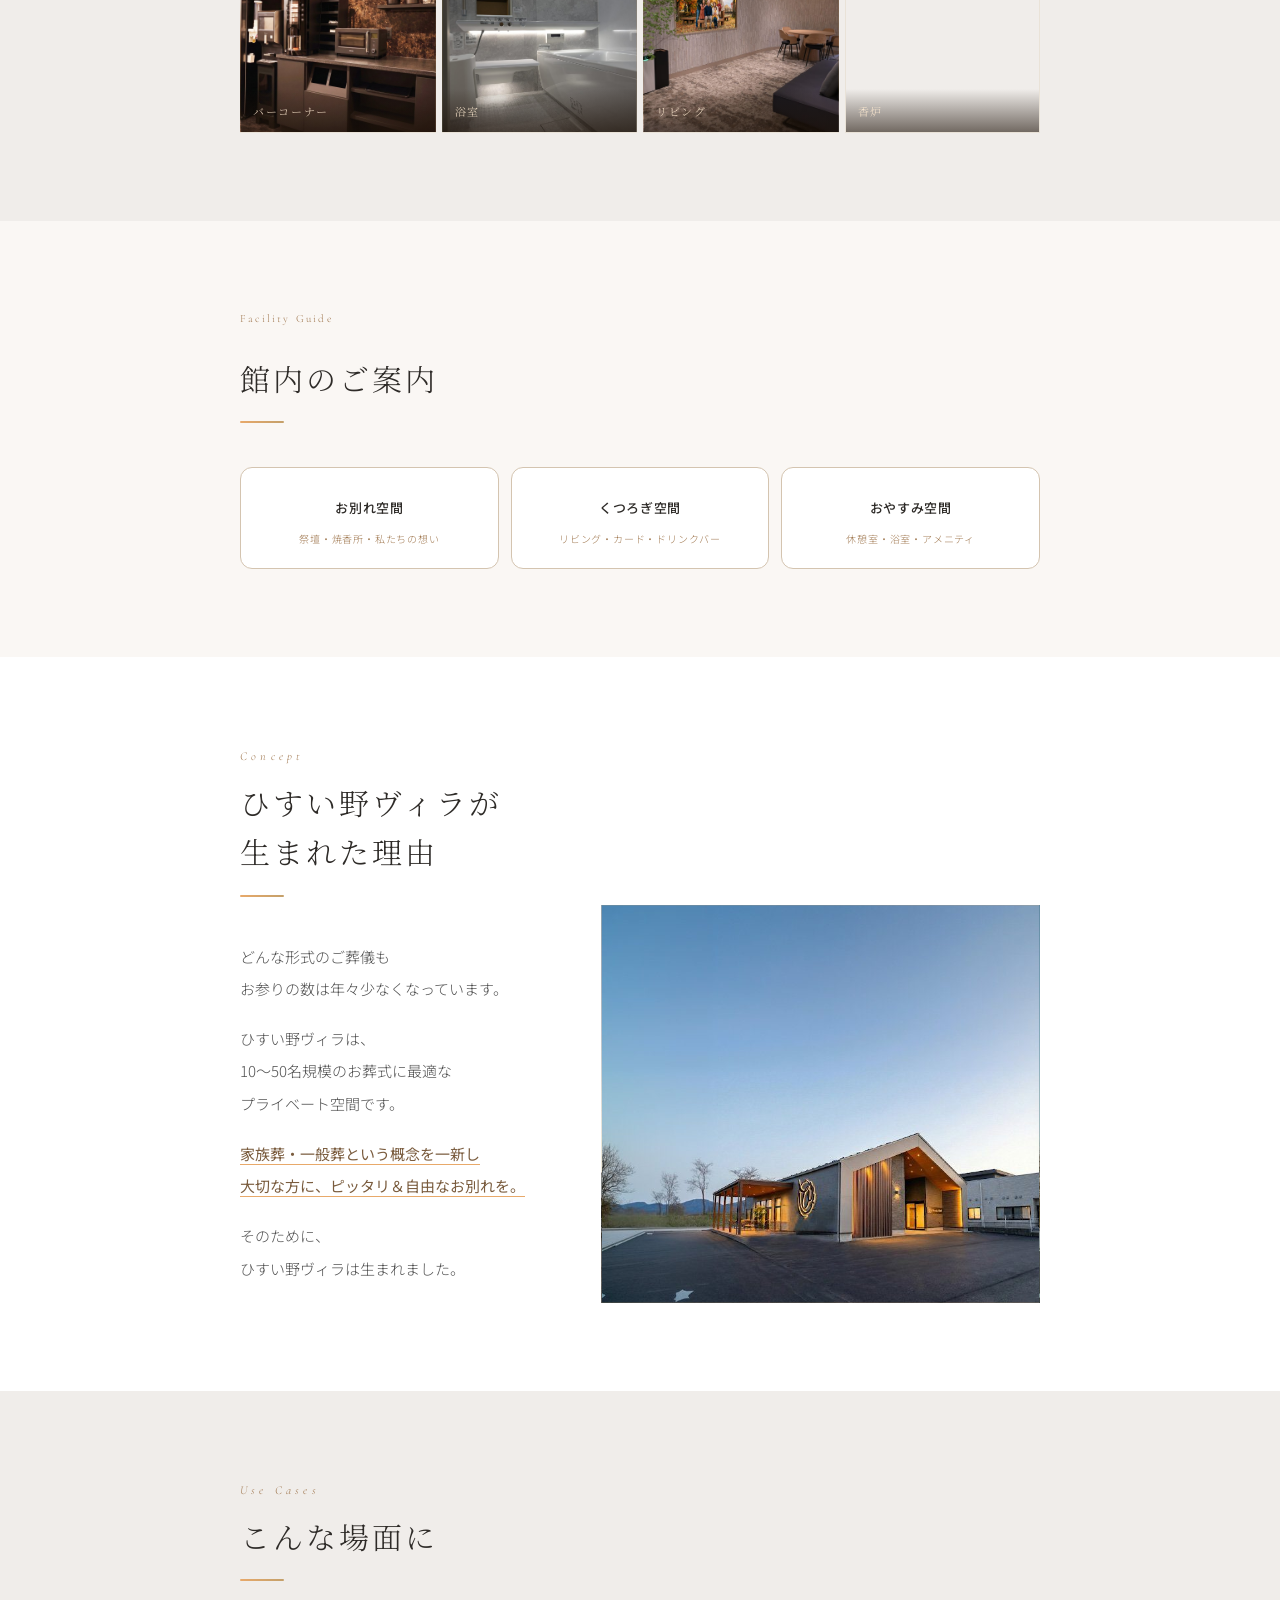
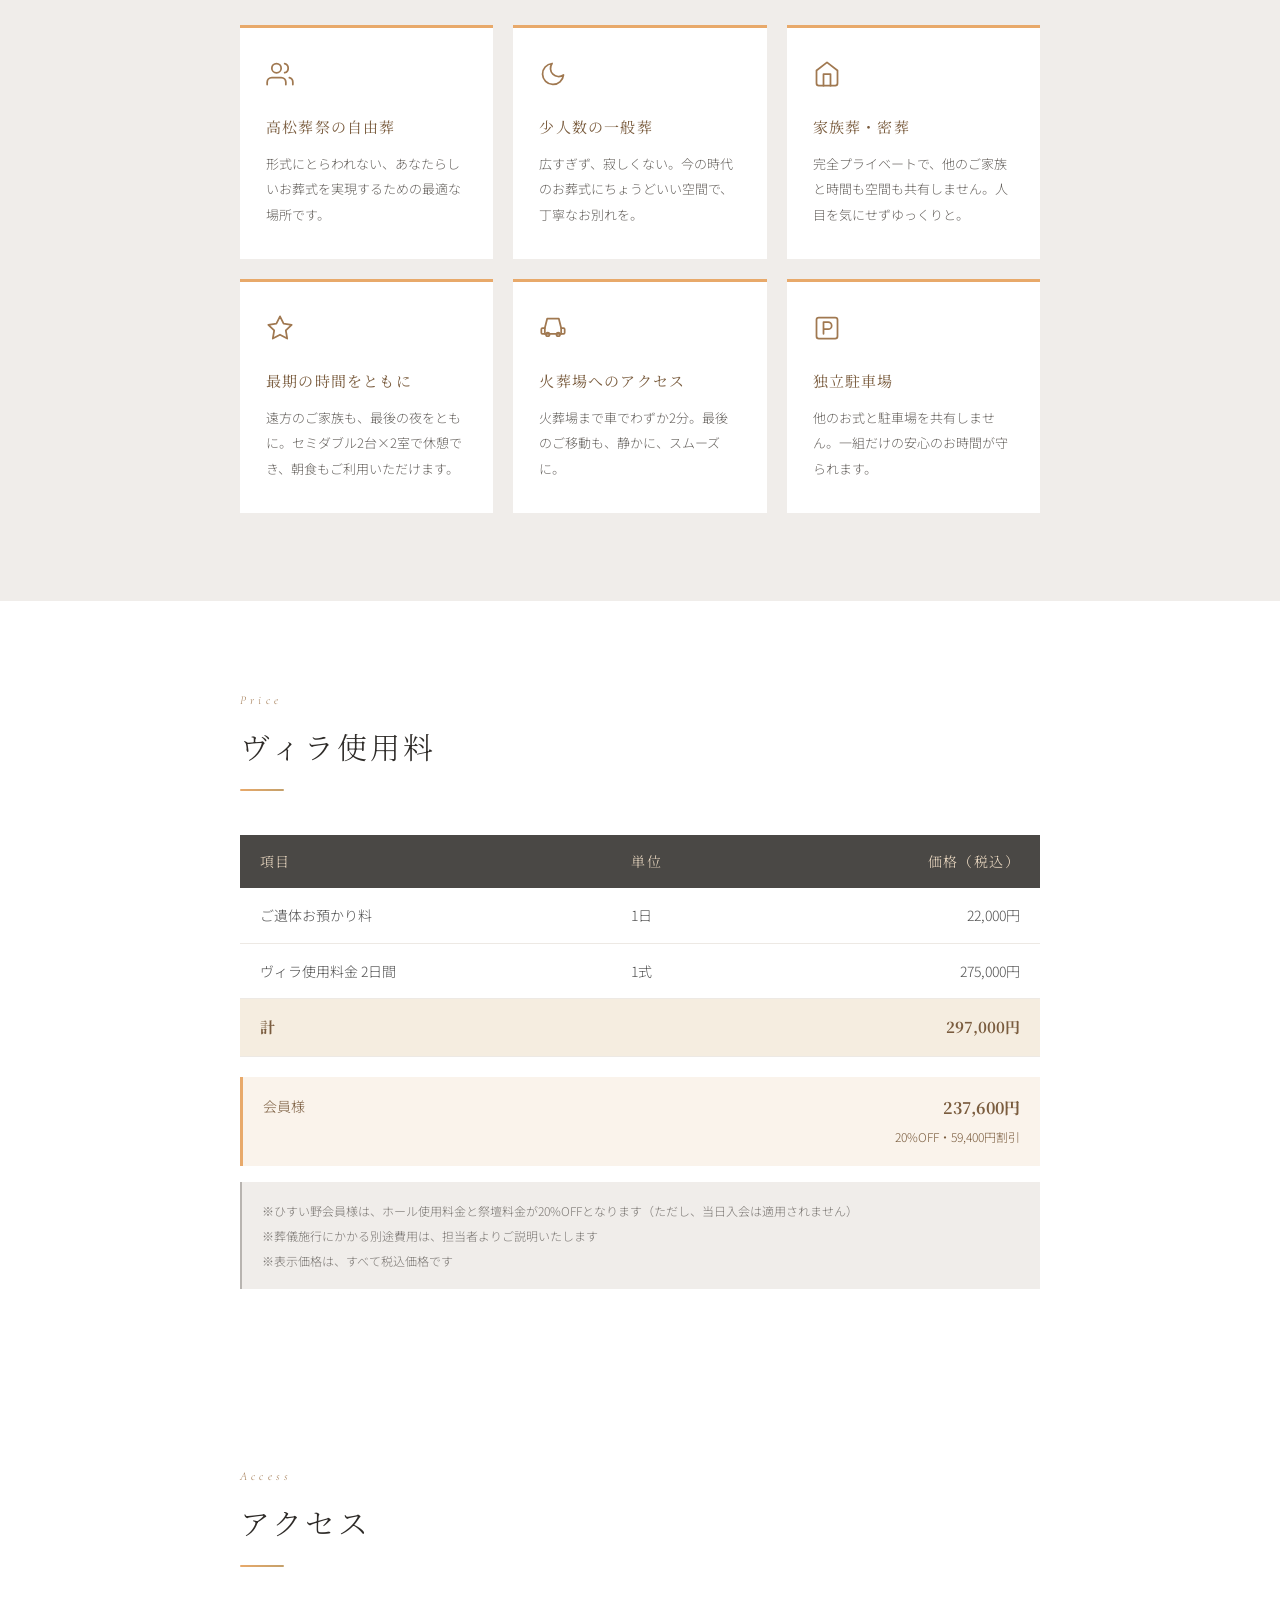
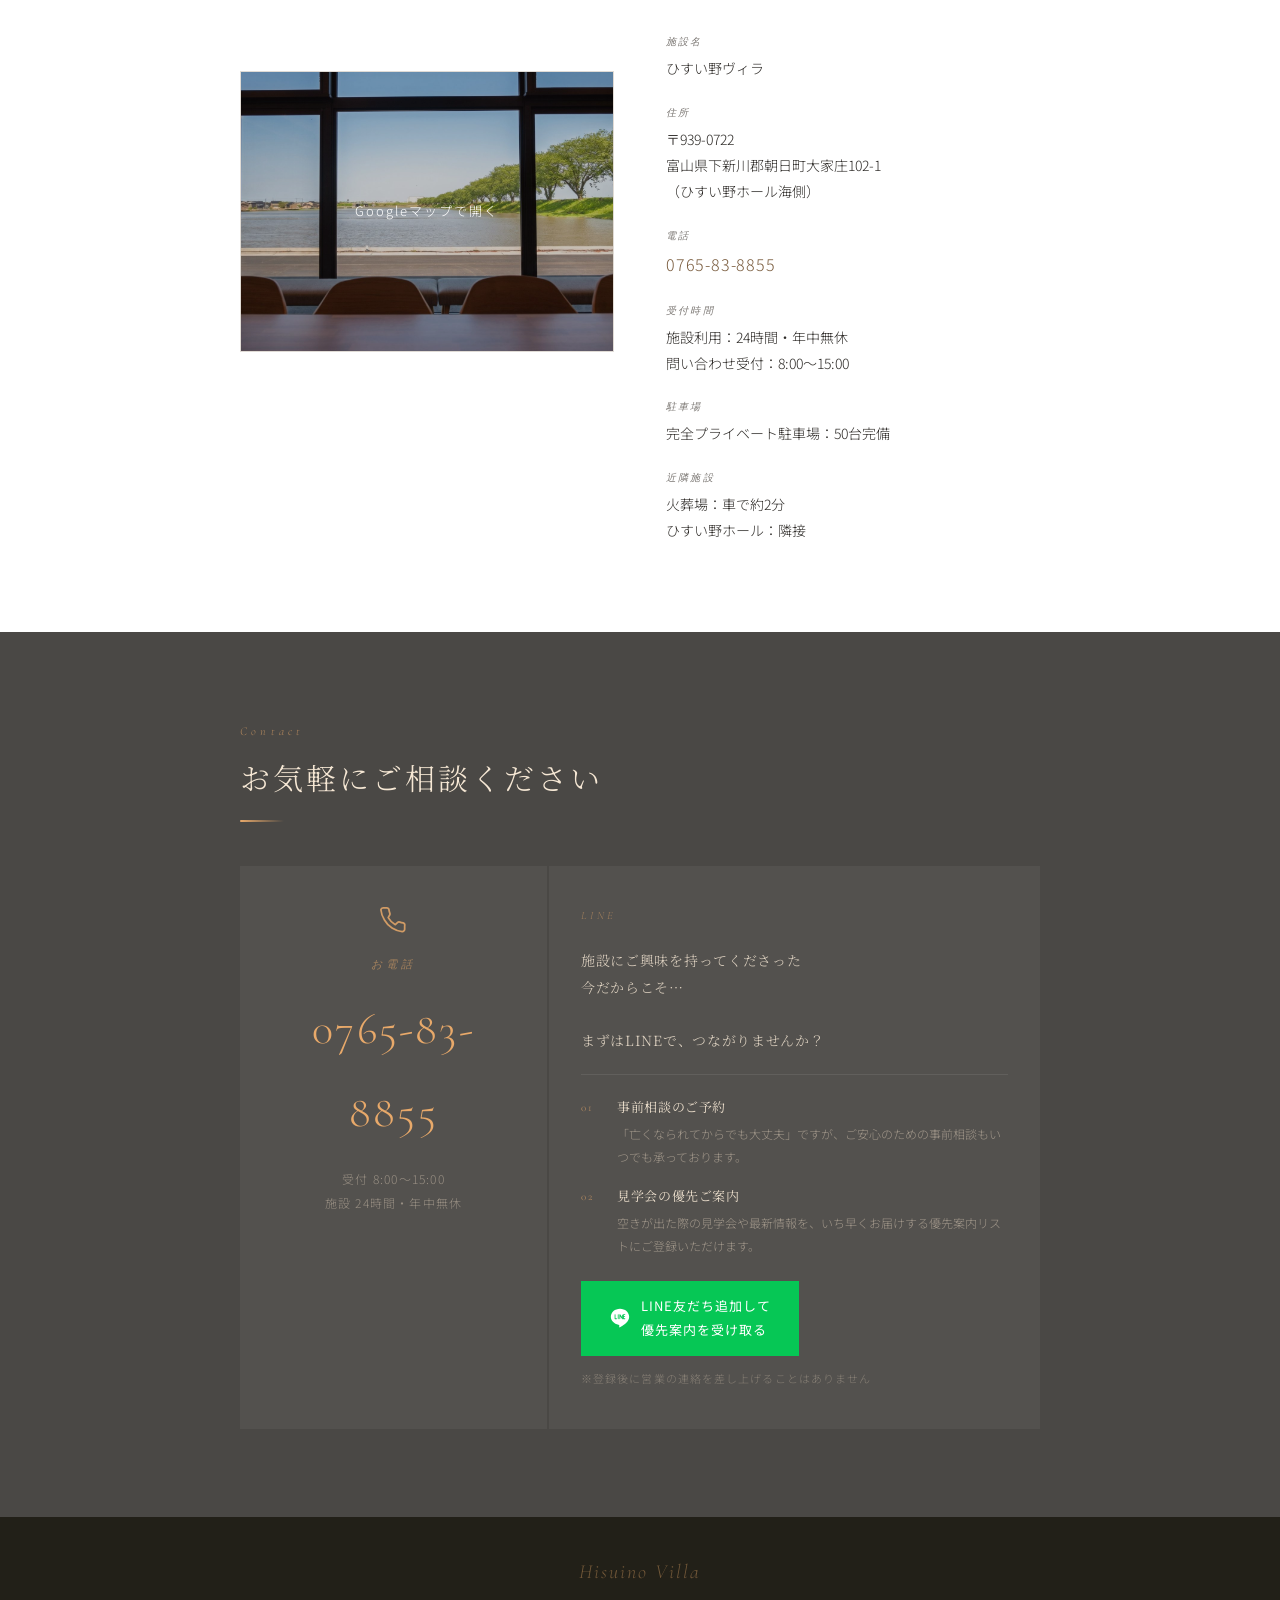
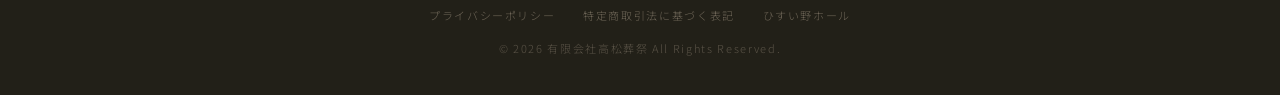
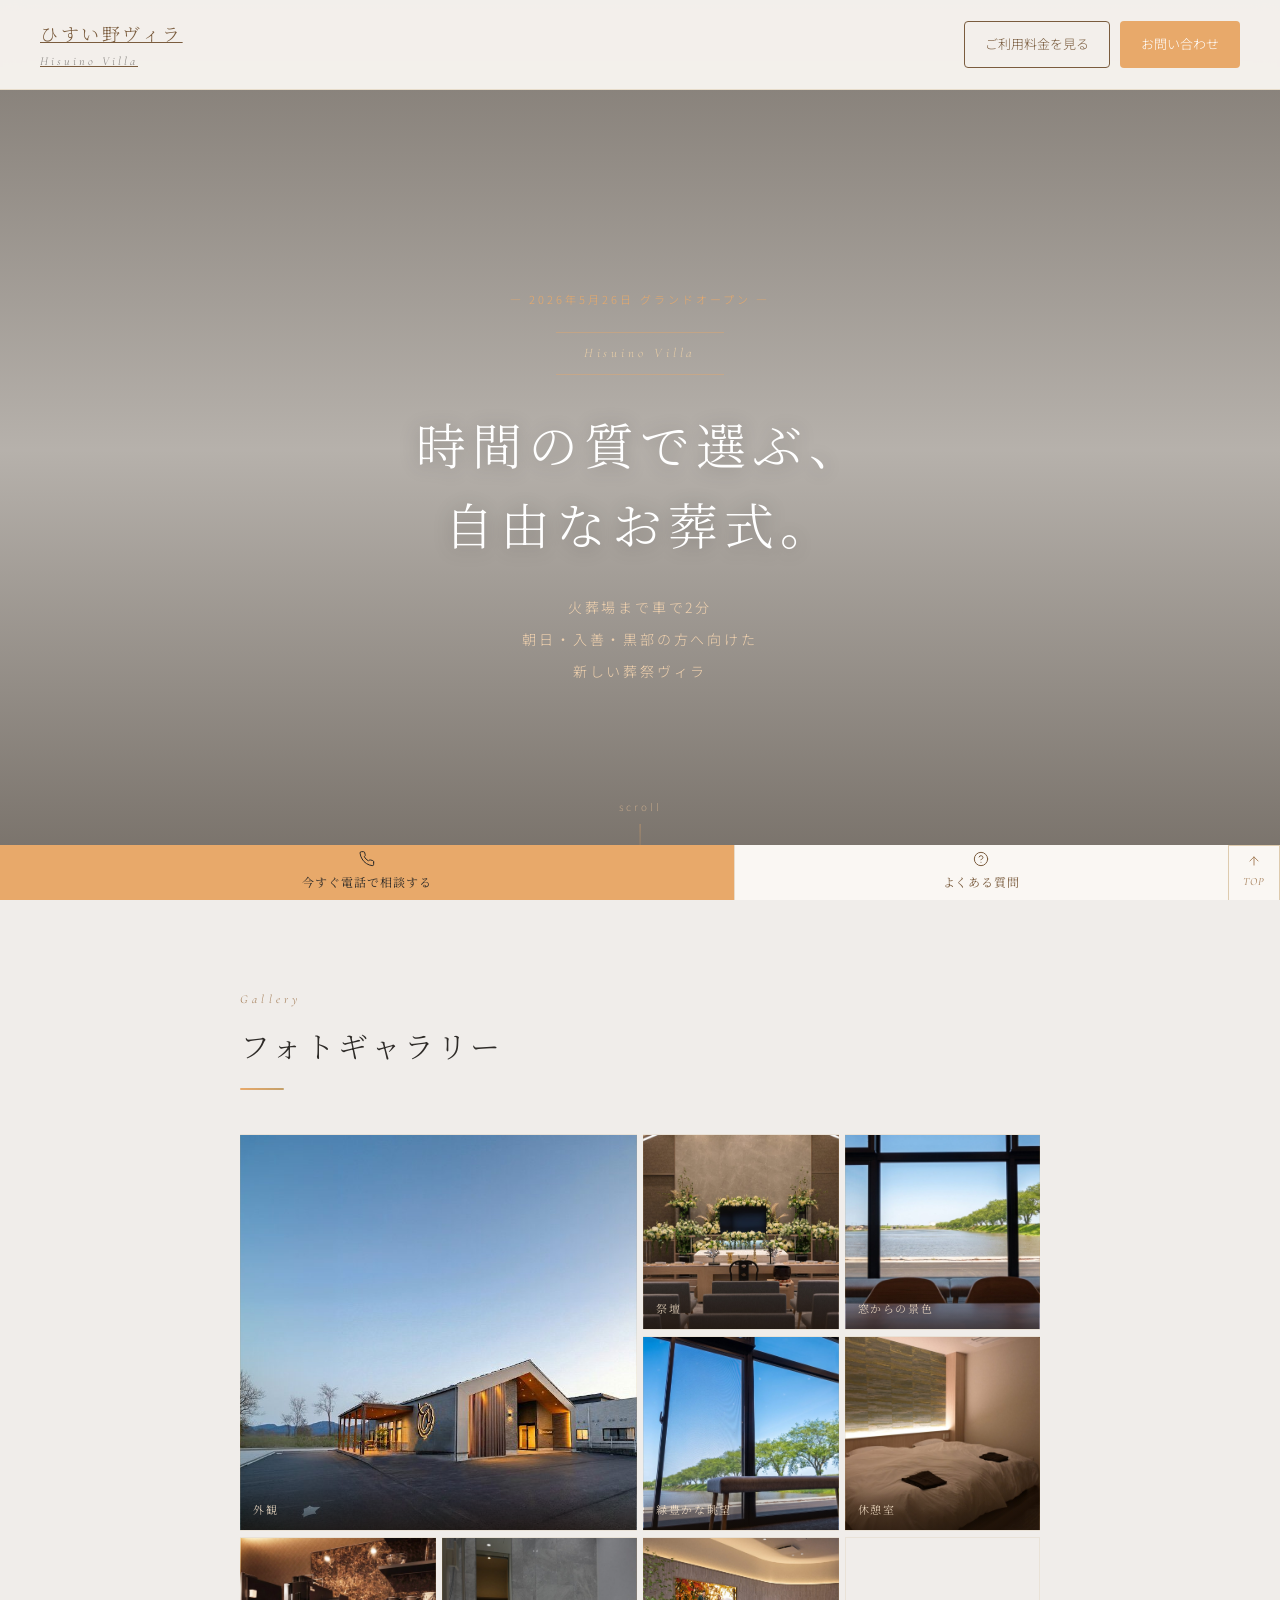
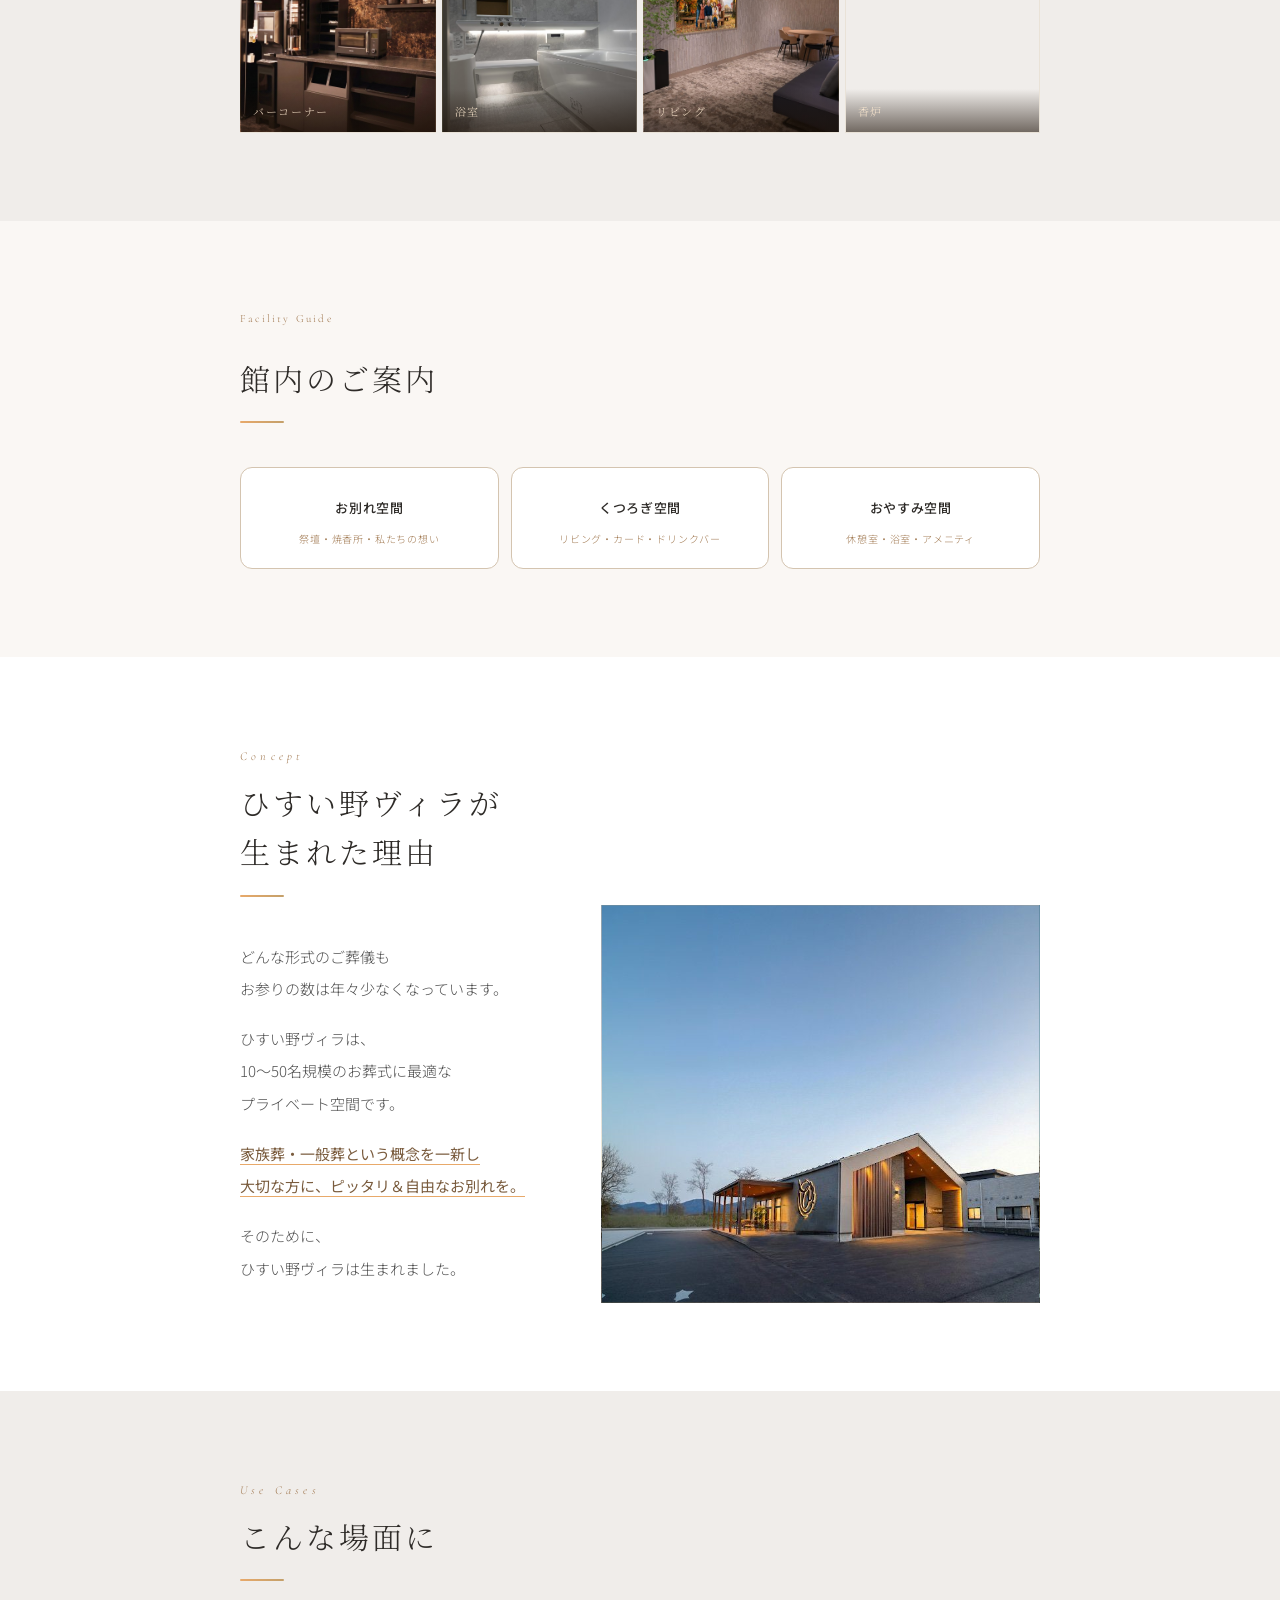
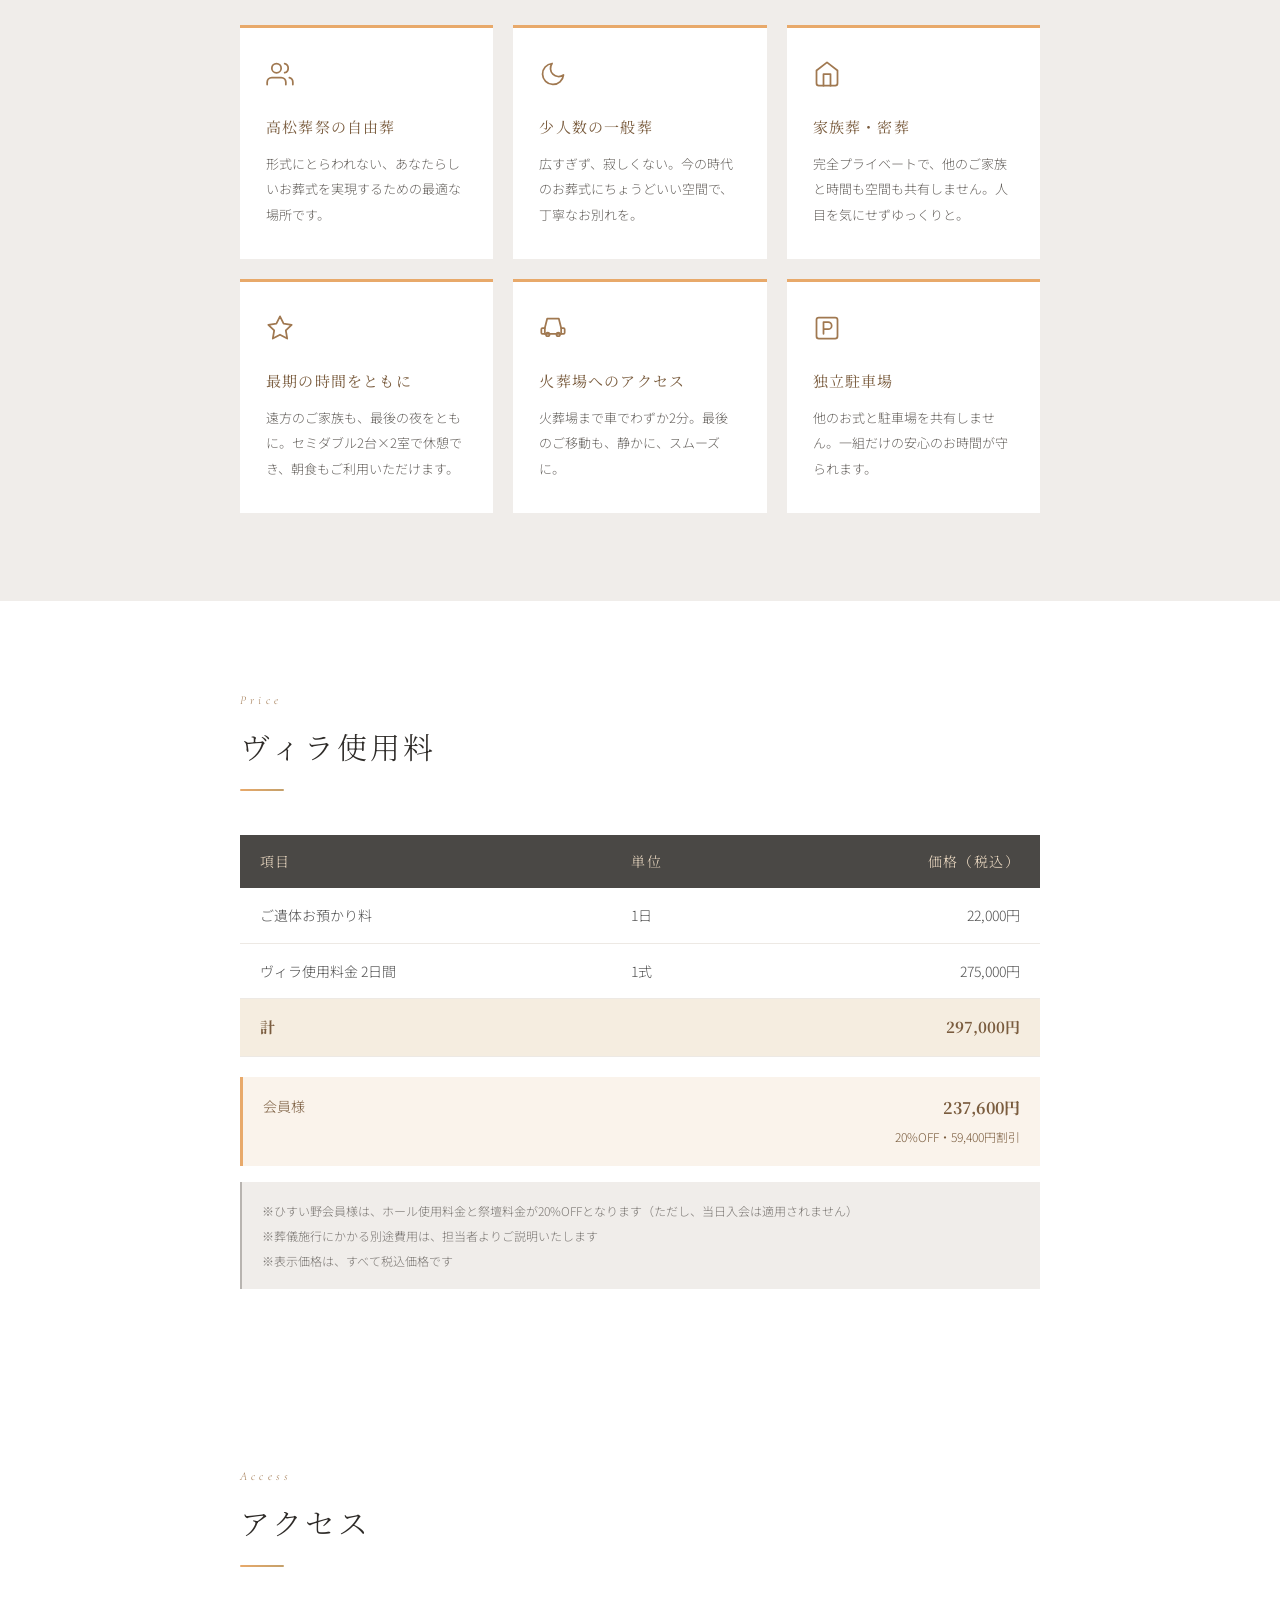
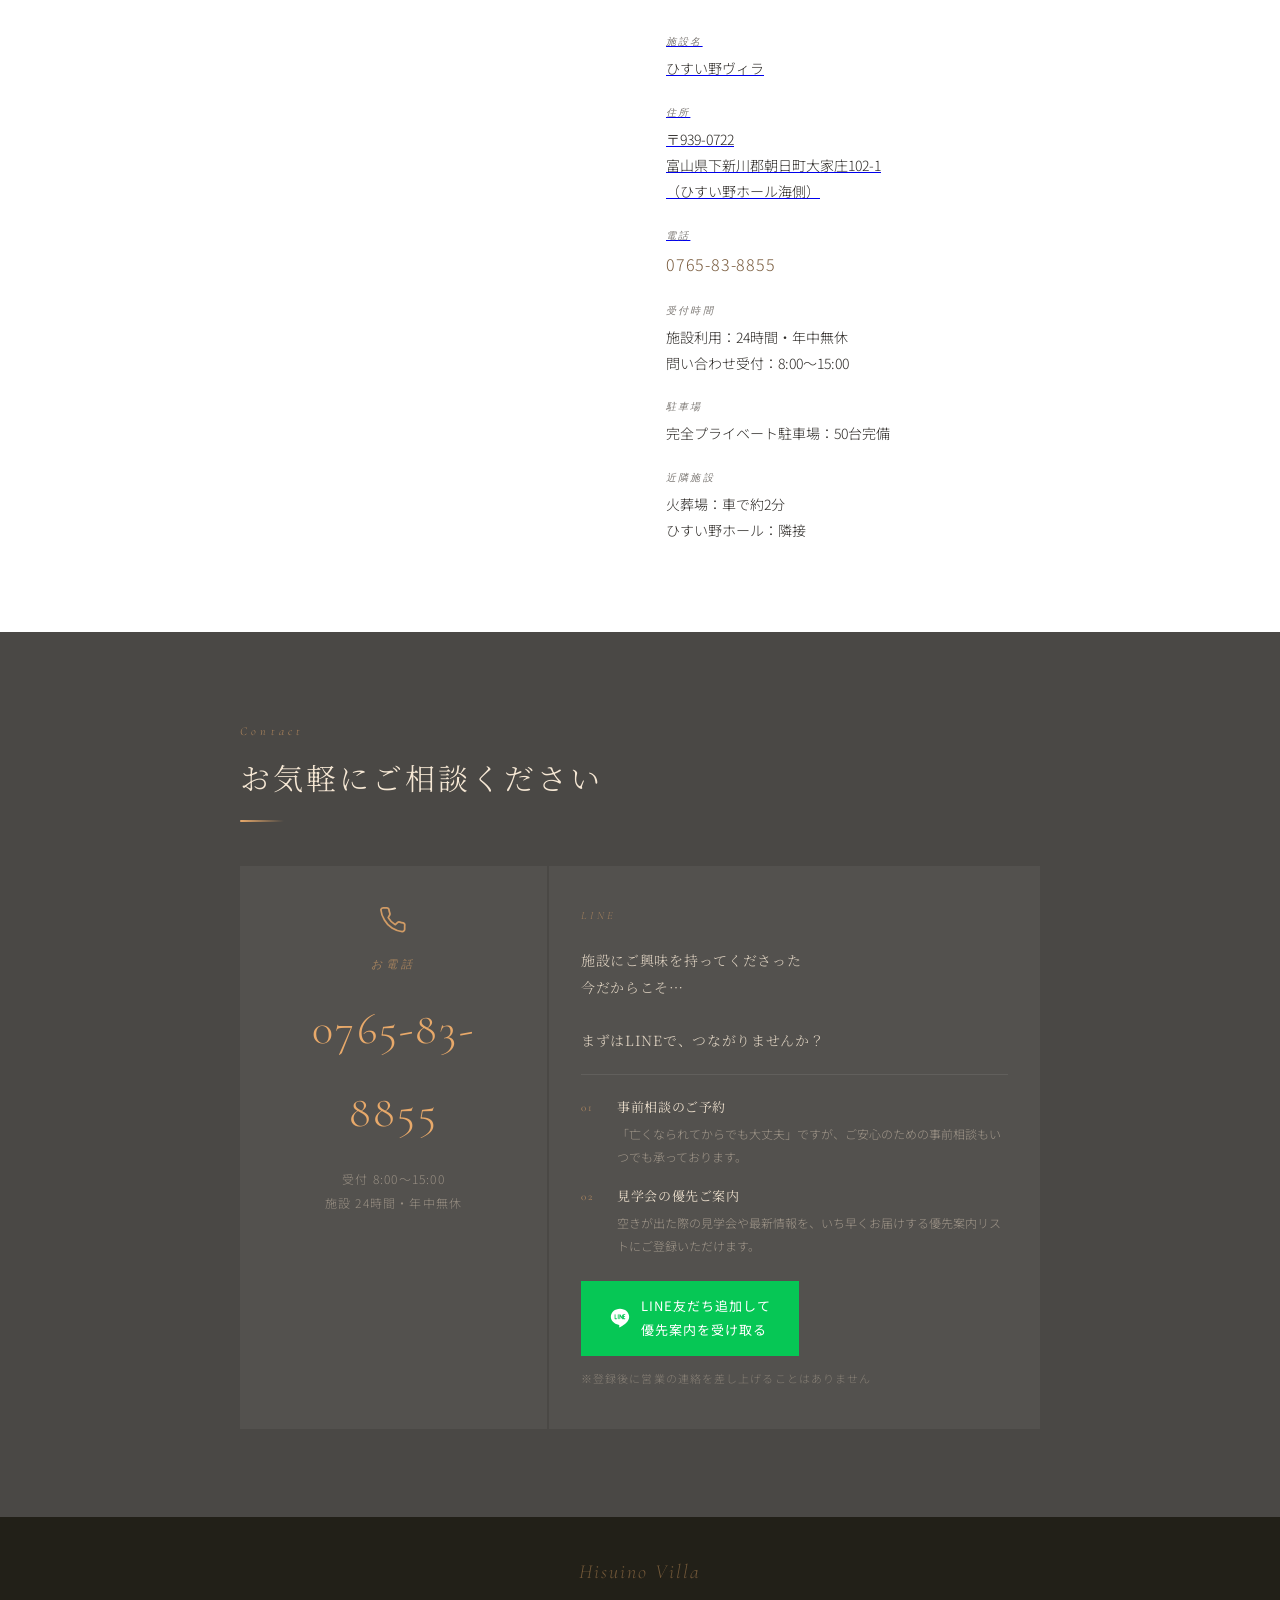
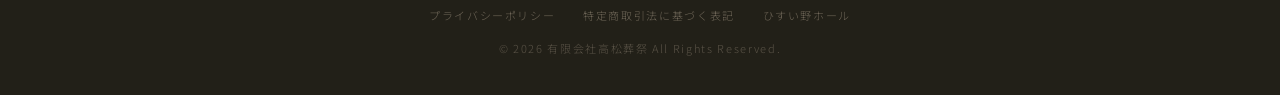
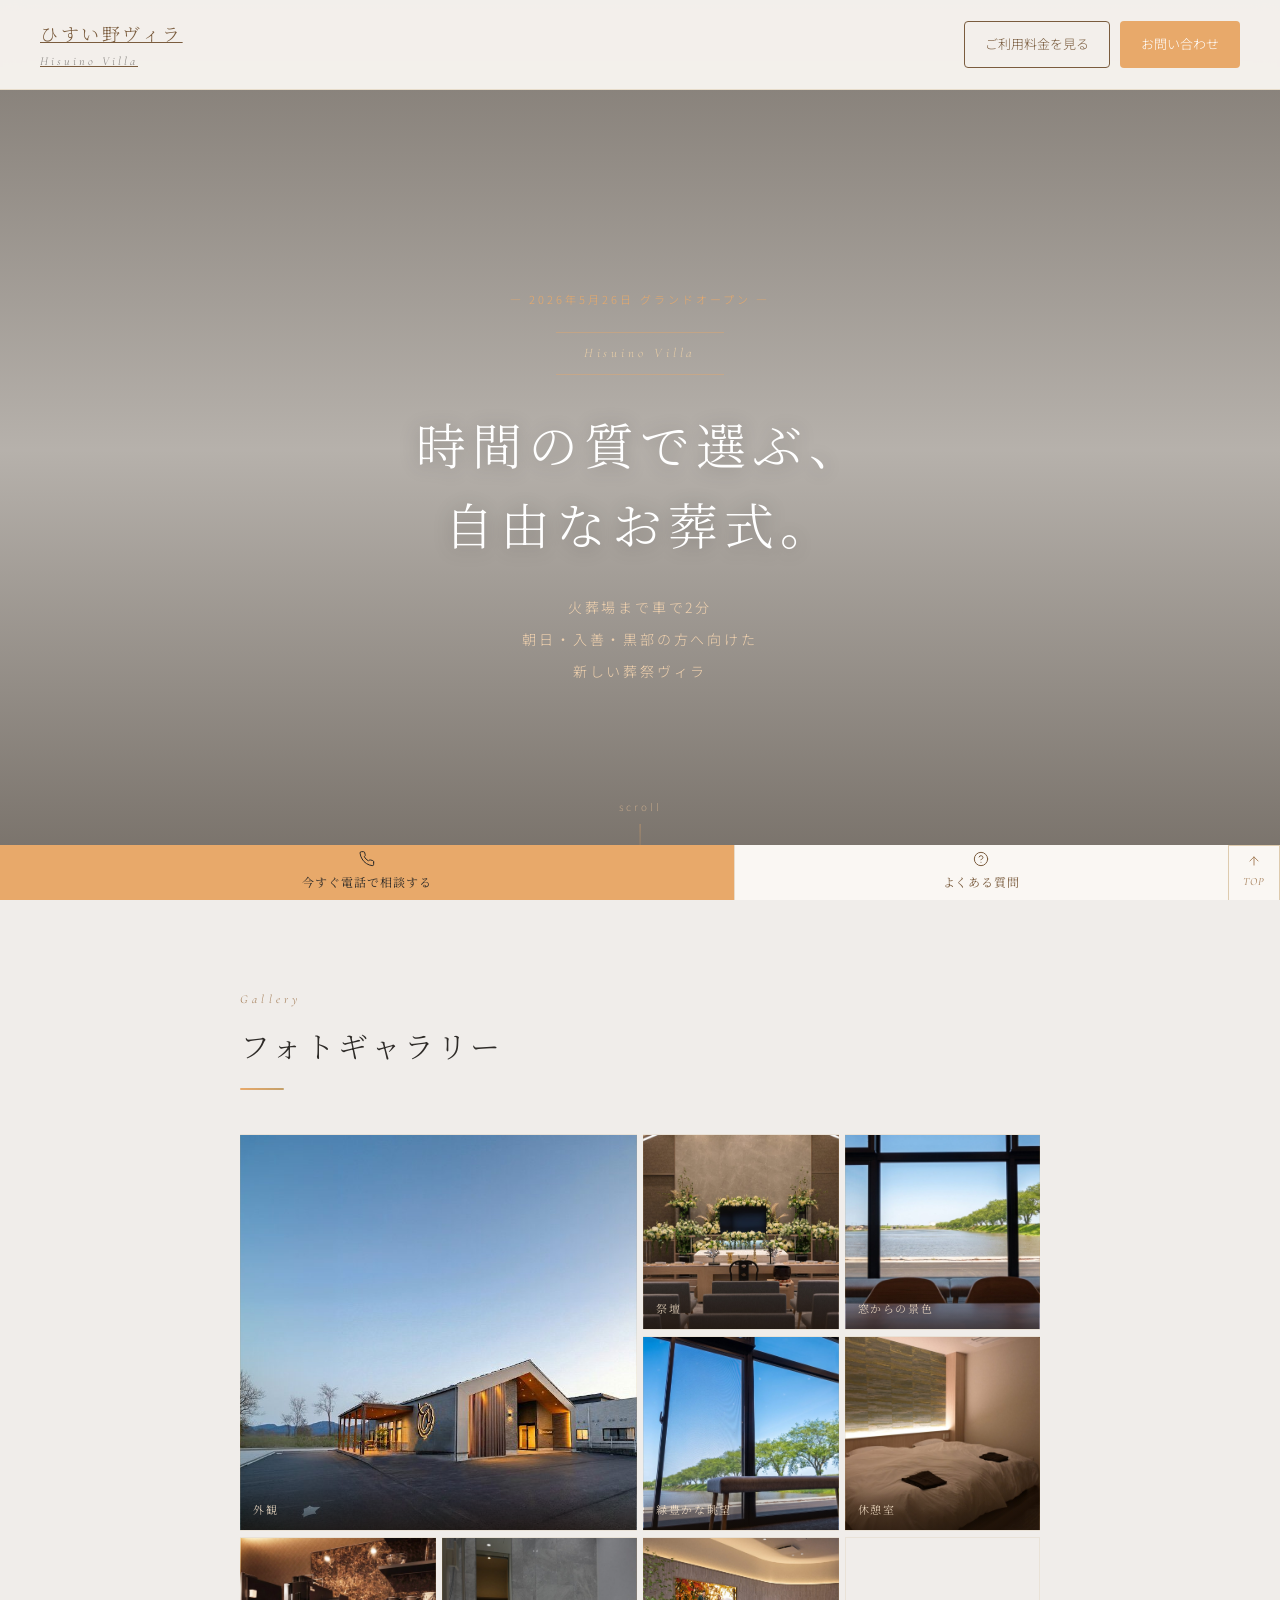
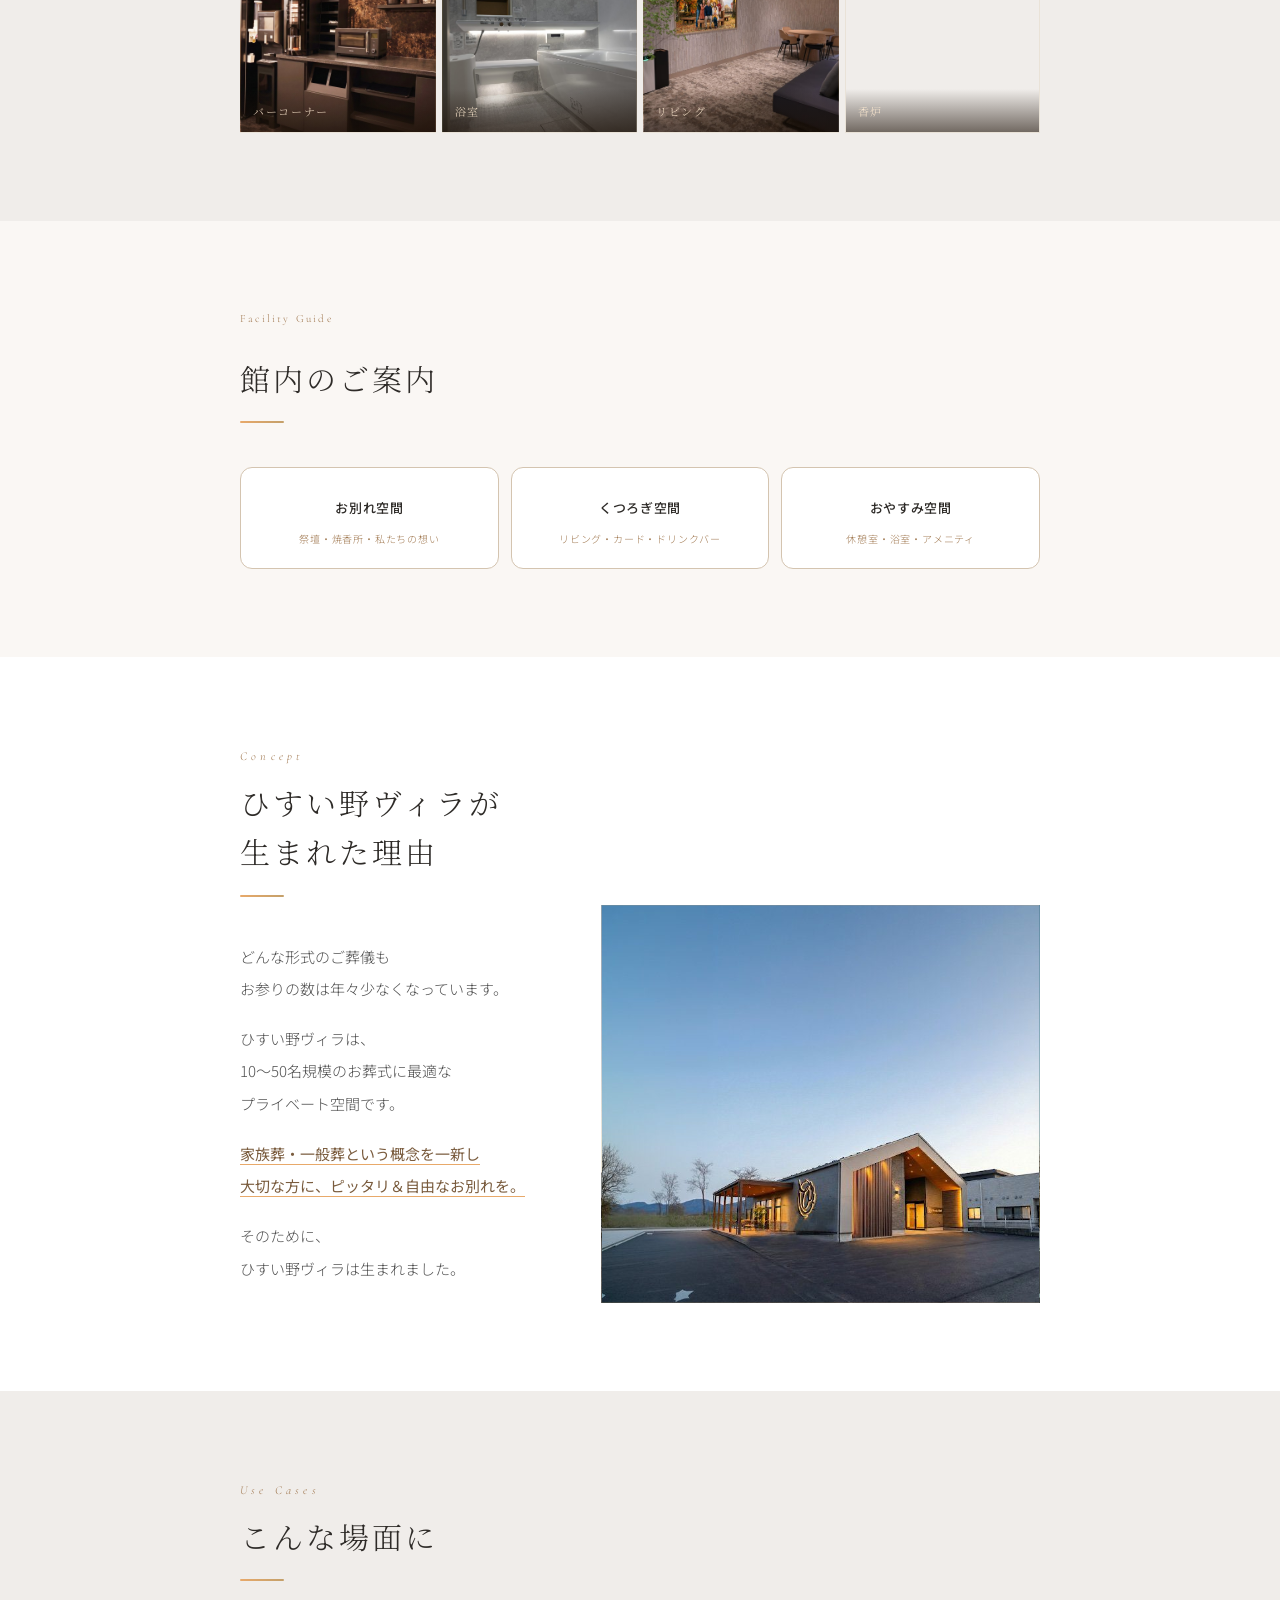
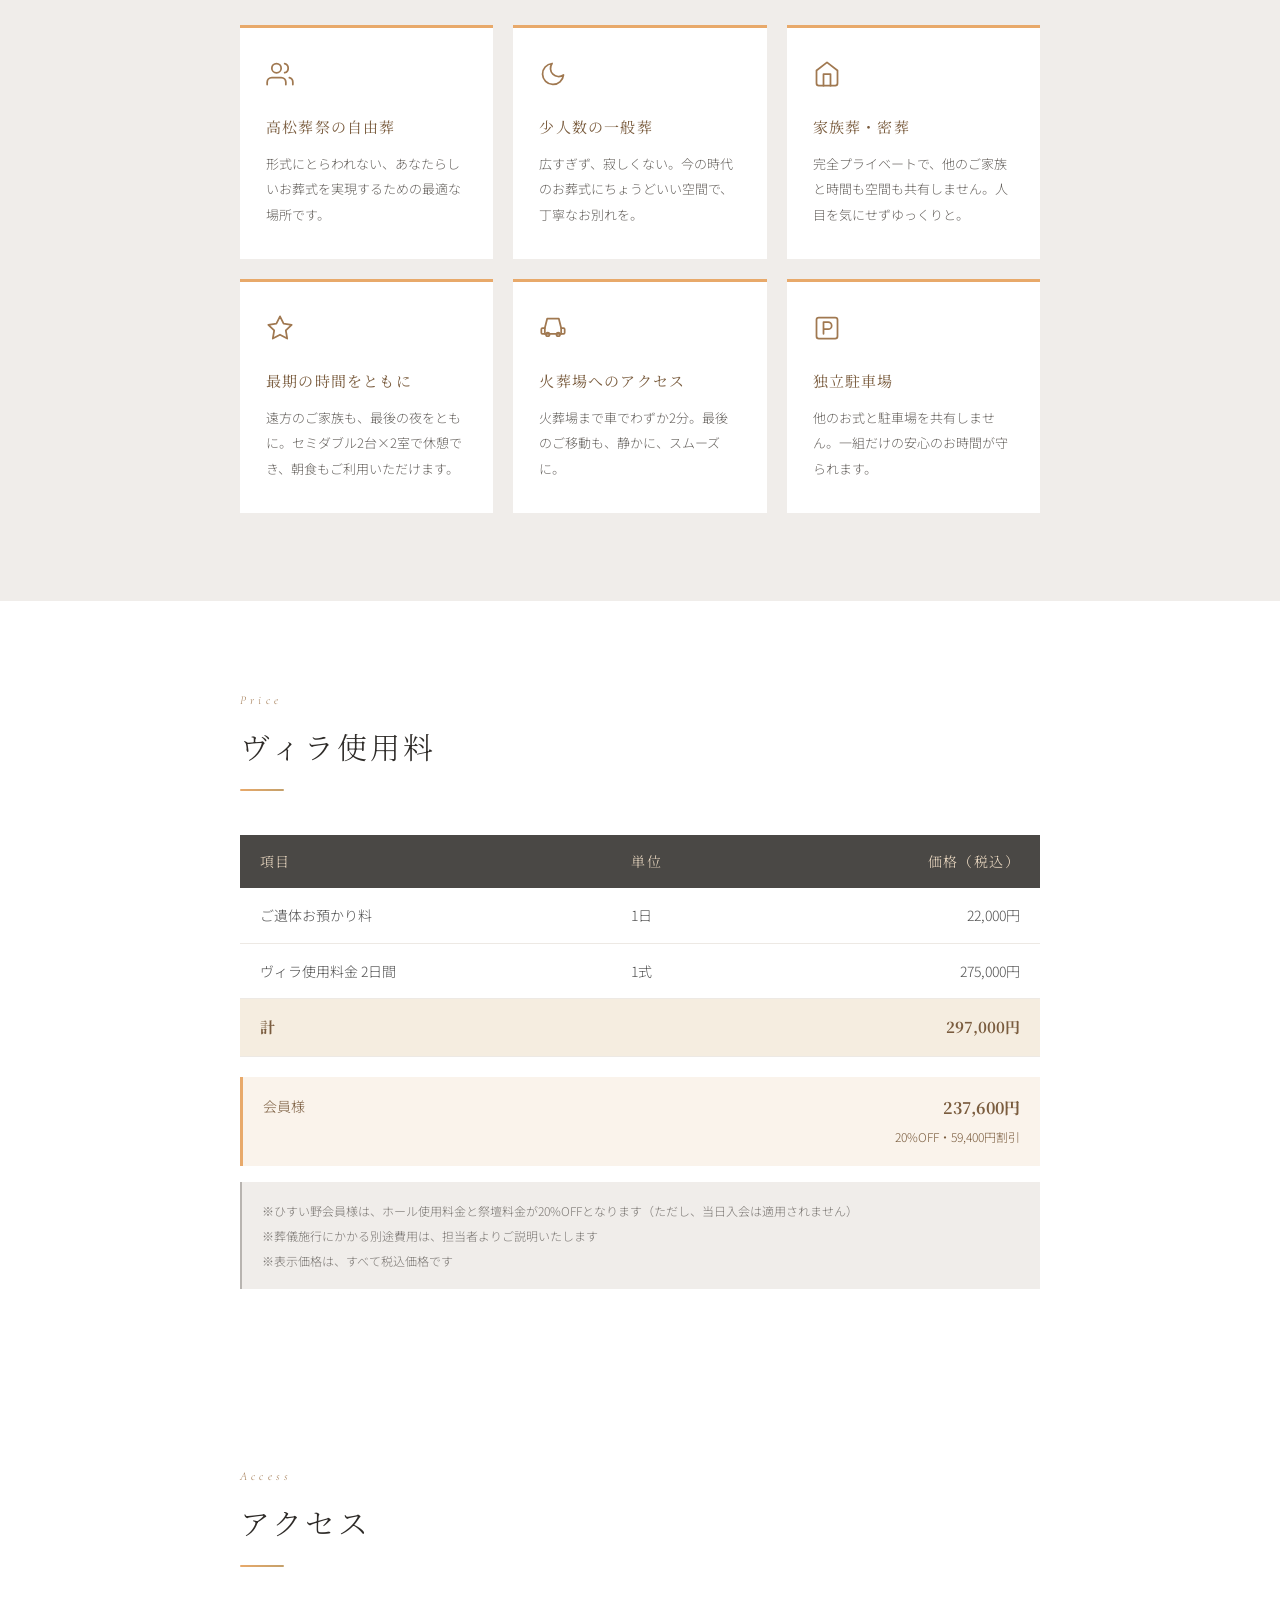
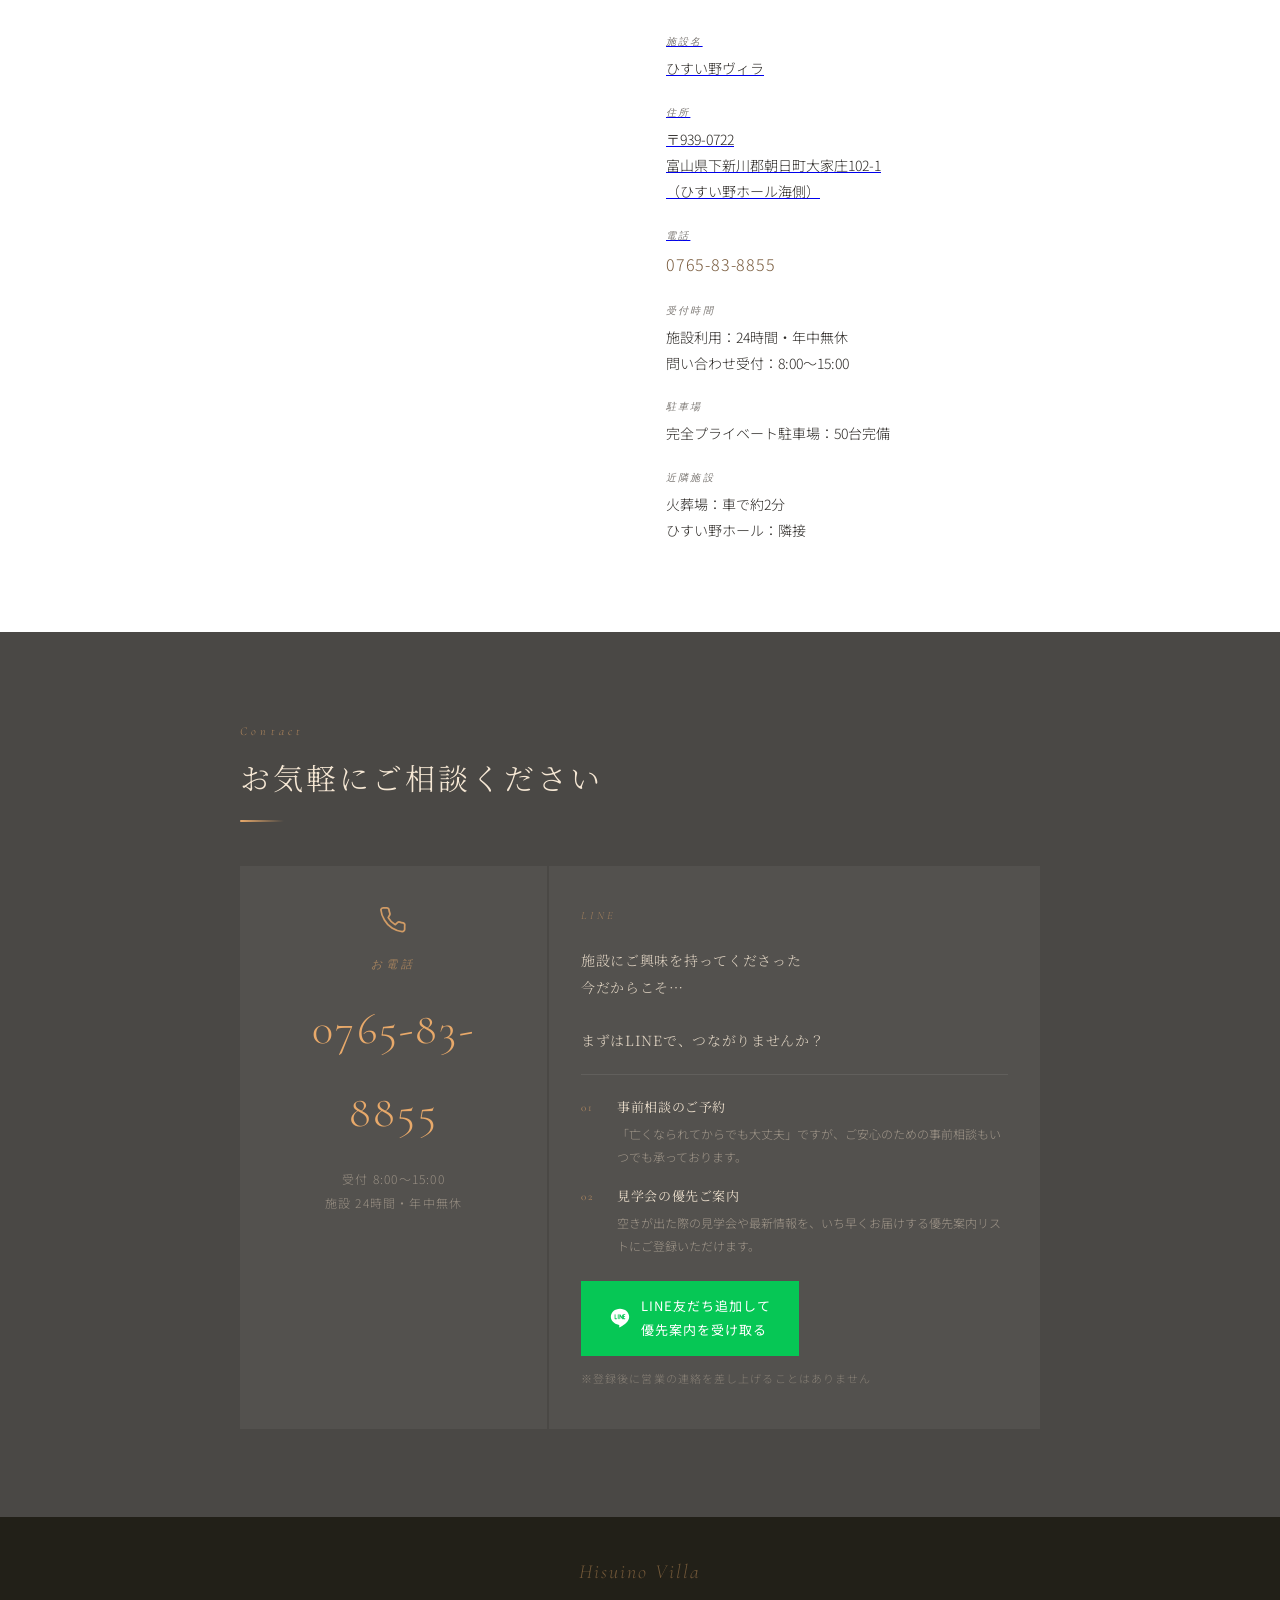
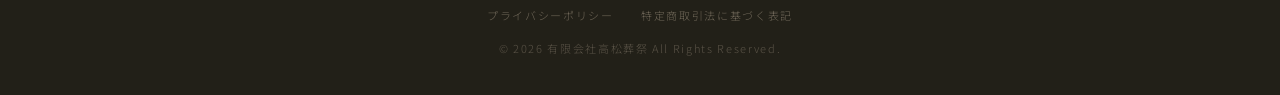
